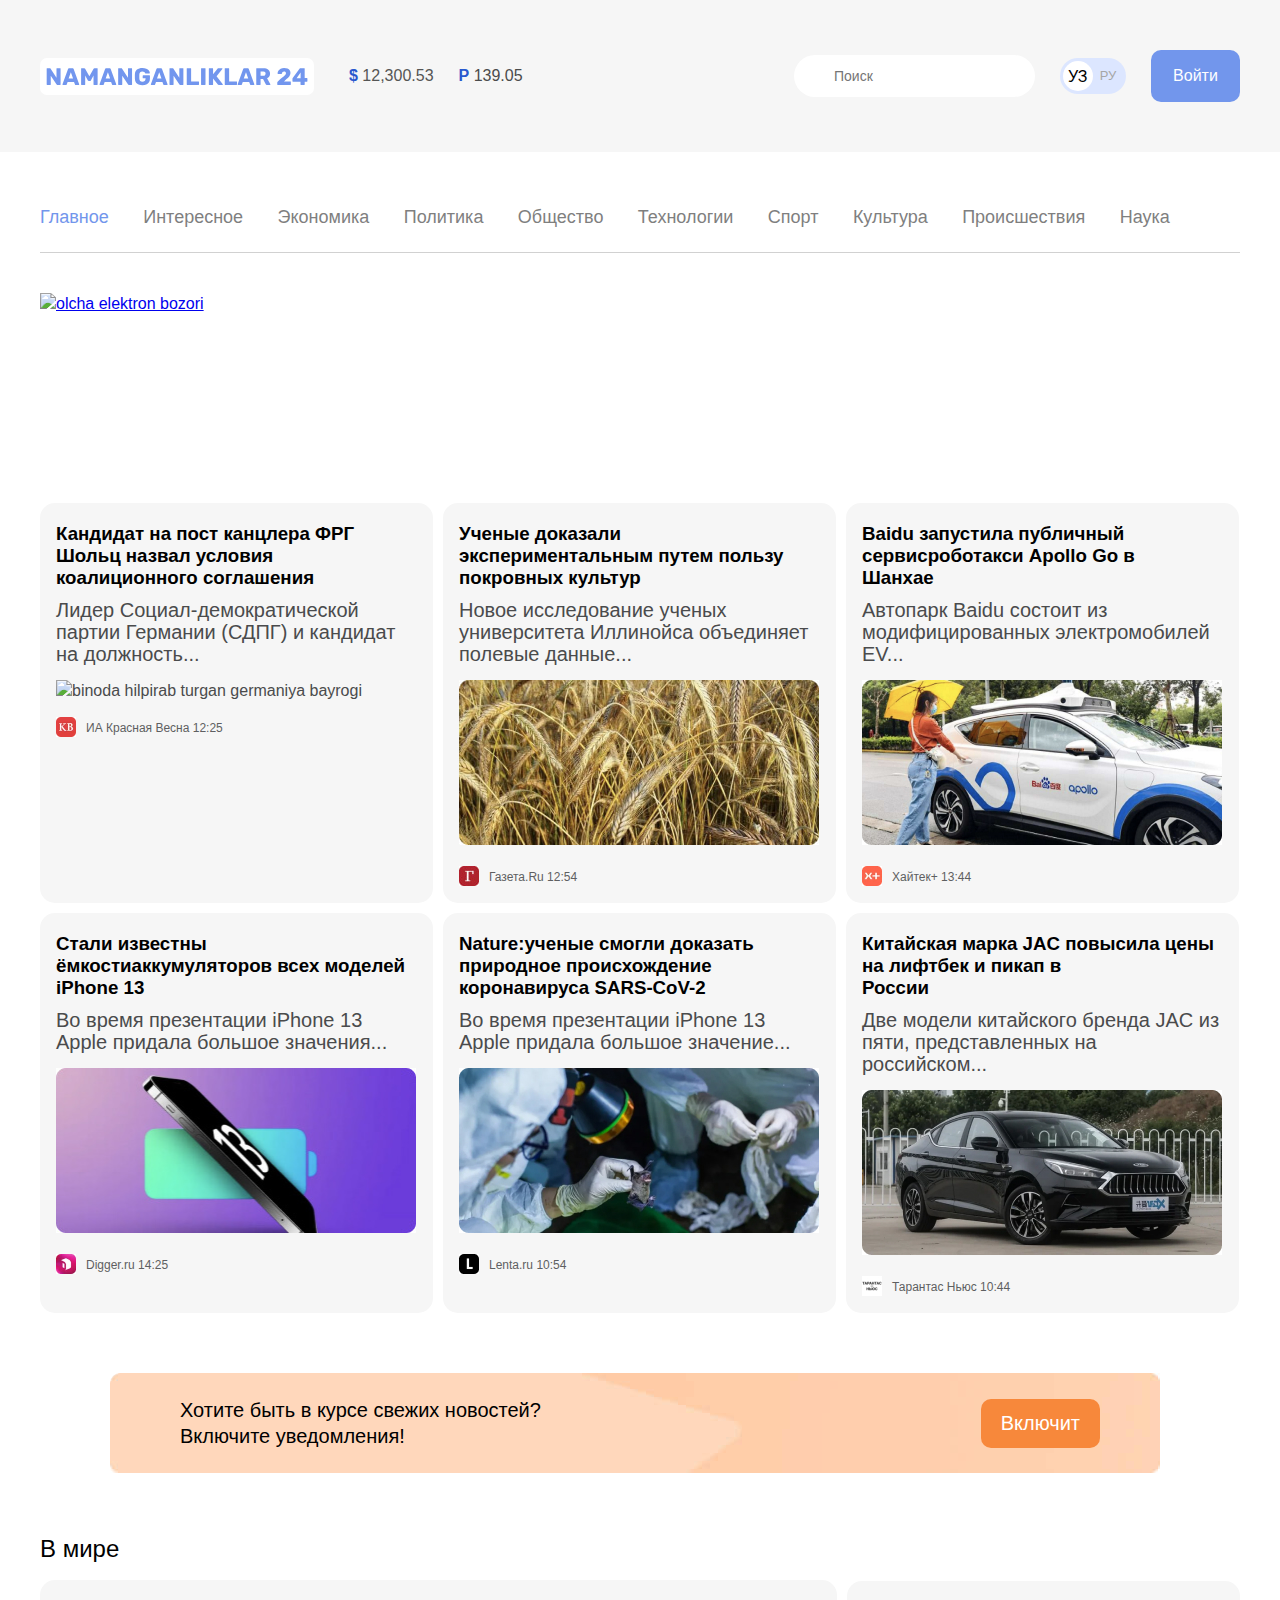
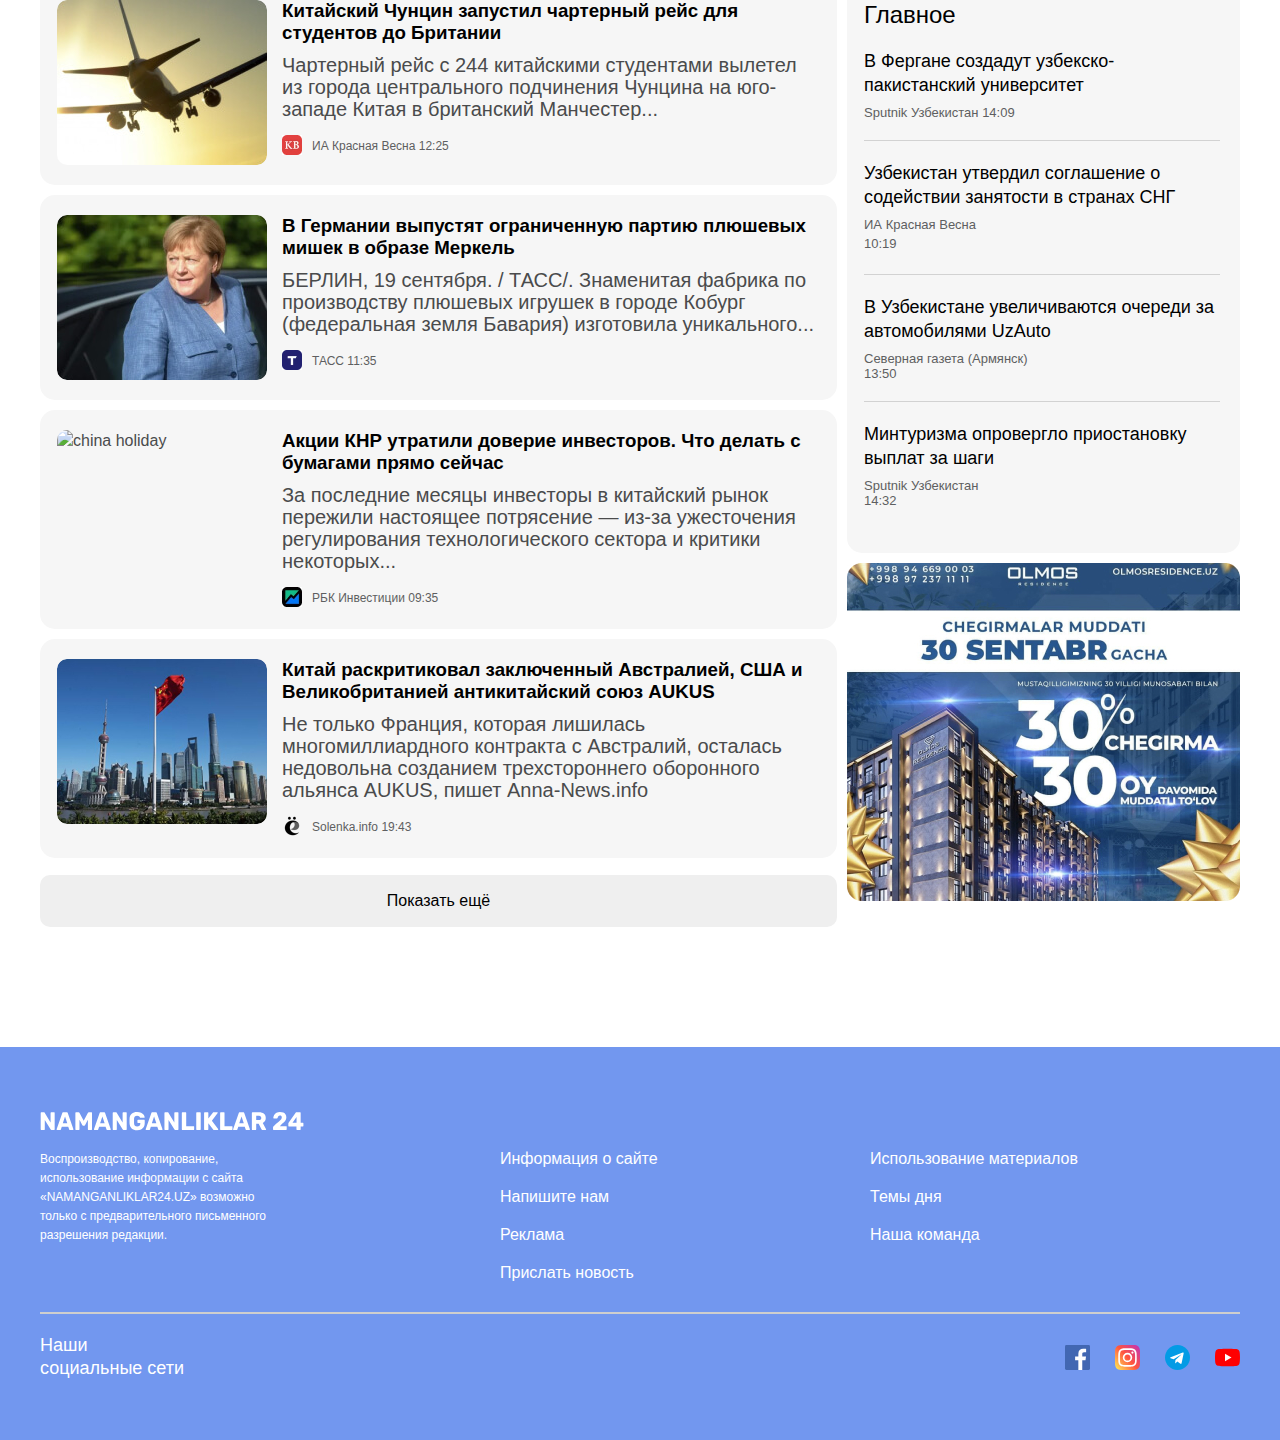
==== index.html @ 1a49d5d4 "Finikize html and css" ====
<!DOCTYPE html>
<html lang="en">
<head>
    <meta charset="UTF-8">
    <meta name="viewport" content="width=device-width, initial-scale=1.0">
    <link rel="stylesheet" href="css/normalize.css">
    <link rel="stylesheet" href="css/style.css">
    <title>Namanganliklar 24</title>
</head>
<body>
    <!-- header section -->
    <header class="header-section">
    <div class="header-section-top">
        <div class="header-section-top-container container">
        <a class="site-header-logo" href="index.html">
            <img class="site-header-logo-img" src="img/logo.svg" alt="Namanganliklar 24 logo">
        </a>

        <ul class="currency-rate">
            <li class="currency-rate-item">
                <b class="currency-unit">$</b>
                <span>12,300.53</span>
            </li>
            <li>
                <b class="currency-unit">P</b>
                <span>139.05</span>
            </li>
        </ul>

<!-- global search form -->
    <form class="global-search-form" action="https://echo.htmlacademy.ru/" method="get">
        <input class="global-search-form-input" type="search" name="Search" placeholder="Поиск" aria-label="Поиск" required>
    </form>

<!-- lang toggle -->
    <div class="lang-toggler">
        <a href="index.html" class="lang-toggler-link-active">УЗ</a>
        <a href="#ru" class="lang-toggler-link">РУ</a>
    </div>
    <!-- auth -->
<a class="button button-primar" href="#" type="button">Войти</a>
</div>
</div>

<div class="container">
    <nav class="sitenav">
        <ul class="sitenav-list">
                <li class="sitenav-item"><a class="sitenav-link active" href="index.html">Главное</a></li>
                <li class="sitenav-item"><a class="sitenav-link" href="interesting.html">Интересное</a></li>
                <li class="sitenav-item"><a class="sitenav-link" href="#">Экономика</a></li>
                <li class="sitenav-item"><a class="sitenav-link" href="#">Политика</a></li>
                <li class="sitenav-item"><a class="sitenav-link" href="#">Общество</a></li>
                <li class="sitenav-item"><a class="sitenav-link" href="#">Технологии</a></li>
                <li class="sitenav-item"><a class="sitenav-link" href="#">Спорт</a></li>
                <li class="sitenav-item"><a class="sitenav-link" href="#">Культура</a></li>
                <li class="sitenav-item"><a class="sitenav-link" href="#">Происшествия</a></li>
                <li class="sitenav-item"><a class="sitenav-link" href="#">Наука</a></li>
        </ul>
    </nav>

    <aside class="site-header-banner">
        <a class="site-header-banner-link" href="https://olcha.uz">
            <img src="img/site-header-banner.jpg" alt="olcha elektron bozori" width="1200" height="120" srcset="img/site-header-banner.jpg 1X, img/site-header-banner@2x.jpg">
        </a>
    </aside>

</div>

    </header>

    <!-- main section -->
    <main class="main-content">
    <!-- <h1>Namanganliklar 24 - Yangiliklar sayti</h1> -->
        <div class="container">
            <section class="top-news">
                <!-- <h2>Namanganliklar 24 - Yangiliklar sayti</h2> -->
                <!-- article card item -->
<div class="news-grid">
    <article class="news-grid-item article-card">
                        
                            <h3 class="article-card-title"><a class="news-grid-link" href="#">Кандидат на пост канцлера ФРГ Шольц назвал условия коалиционного соглашения</a></h3>
                            <p class="article-card-text">Лидер Социал-демократической партии Германии (СДПГ) и кандидат на должность...</p>
<img class="article-card-img" src="img/germanyflag.jpg" alt=" binoda hilpirab turgan germaniya bayrogi" width="359" height="165" srcset="img/germanyflag.jpg 1X, img/GERMANYFLAG@2x-1.jpg">
<footer class="article-card-footer">
<img class="article-source-icon" src="img/krasvesna.jpg" alt="karas logosi"  width="20" height="20" srcset="img/krasvesna.jpg 1X, img/KRASVESNA@2x.jpg">
                                            <div class="article-card-source-time">
                                                <span>ИА Красная Весна</span> 
                                <time datetime="2023-11T15:55">12:25</time>
                                            </div>
                                        </footer>
    </article>
    
    <article class="news-grid-item article-card">
<h3 class="article-card-title"><a class="news-grid-link" href="#">Ученые доказали экспериментальным путем пользу покровных культур</a></h3>
                                                <p class="article-card-text">Новое исследование ученых университета Иллинойса объединяет полевые данные... </p>
<img class="article-card-img" src="img/bugdoy.jpg" alt="" width="359" height="165" srcset="img/bugdoy.jpg 1x, img/BUGDOY@2x-1.jpg">
                                        <footer class="article-card-footer">
<img class="article-source-icon" src="img/gazeta.jpg" alt="bugdoy logosi"  width="20" height="20" srcset="img/gazeta.jpg 1x, img/GAZETA@2x-3.jpg">
                                            <div class="article-card-source-time">
                                                <span>Газета.Ru</span>
                                                <time datetime="2023-11T15:55">12:54</time>
                                            </div>
                                        </footer>
    </article>
    
<article class="news-grid-item article-card">
<h3 class="article-card-title"><a class="news-grid-link" href="#">Baidu запустила публичный сервисроботакси Apollo Go в<br> Шанхае</a></h3>
        <p class="article-card-text">Автопарк Baidu состоит из модифицированных электромобилей EV... </p>
<img class="article-card-img" src="img/zurtaxi.jpg" alt=" binoda hilpirab turgan germaniya bayrogi" width="359"      height="165" srcset="img/zurtaxi.jpg 1x, img/ZURTAXI@2x.jpg">
        <footer class="article-card-footer">
<img class="article-source-icon" src="img/xaytek.jpg" alt=""  width="20" height="20" srcset="img/xaytek.jpg 1x, img/XAYTEK@2x.jpg">
        <div class="article-card-source-time">
        <span>Хайтек+</span>
        <time datetime="2023-11T15:55">13:44</time>
        </div>
        </footer>
    </article>
    
<article class="news-grid-item article-card">
<h3 class="article-card-title"><a class="news-grid-link" href="#">Стали известны ёмкостиаккумуляторов всех моделей iPhone 13</a></h3>
            <p class="article-card-text">Во время презентации iPhone 13 Apple придала большое значения...</p>
<img class="article-card-img" src="img/iphone13.jpg" alt="iphone 13 rasmi
binoda hilpirab turgan germaniya bayrogi" width="359" height="165" srcset="img/iphone13.jpg 1x, img/IPHONE13@2x.jpg">
                        <footer class="article-card-footer">
<img class="article-source-icon" src="img/digger.jpg" alt=""  width="20" height="20" srcset="img/digger.jpg 1x, img/DIGGER@2x.jpg">
                            <div class="article-card-source-time">
                                <span>Digger.ru </span>
                                <time datetime="2023-11T15:55">14:25</time>
                            </div>
                        </footer>
    </article>
    
<article class="news-grid-item article-card">
<h3 class="article-card-title"><a class="news-grid-link" href="#">Nature:ученые смогли доказать природное происхождение коронавируса SARS-CoV-2</a></h3>
                                <p class="article-card-text">Во время презентации iPhone 13 Apple придала большое значение...</p>
<img class="article-card-img" src="img/virus19.jpg" alt="viruning sababi" width="359" height="165" srcset="img/virus19.jpg 1x, img/VIRUS19@2x.jpg">
                                            <footer class="article-card-footer">
<img class="article-source-icon" src="img/lenta.jpg" alt=""  width="20" height="20" srcset="img/lenta.jpg 1x, img/LENTA@2x.jpg">
<div class="article-card-source-time">
        <span>Lenta.ru</span>
            <time datetime="2023-11T15:55">10:54</time>
                                                </div>
                                            </footer>
    </article>
    
<article class="news-grid-item article-card">
<h3 class="article-card-title"><a class="news-grid-link" href="#">Китайская марка JAC повысила цены на лифтбек и пикап в<br> России</a></h3>
            <p class="article-card-text">Две модели китайского бренда JAC из пяти, представленных на российском...</p>
<img class="article-card-img" src="img/zurmoshina.jpg" alt="moshina rasmi" width="359" height="165" srcset="img/zurmoshina.jpg 1x, img/ZURMOSHINA@2x.jpg">
                        <footer class="article-card-footer">
<img class="article-source-icon" src="img/tarantas.jpg" alt=""  width="20" height="20" srcset="img/tarantas.jpg 1x, img/TARANTAS@2x.jpg ">
                            <div class="article-card-source-time">
                                <span>Тарантас Ньюс</span>
                                <time datetime="2023-11T15:55">10:44</time>
                            </div>
                        </footer>
    </article>
</div>

            </section>
            
            <section class="notifications-cta">
                <div class="notifications-cta-text">Хотите быть в курсе свежих новостей?<br>  Включите уведомления!
                </div>
                <button class="button button-orange">Включит</button>
            </section>
<!-- global news -->
<div class="layout-2-1">
    <section class="layout-2-1-main">
                <h2 class="global-news-heading">В мире</h2>
                <div class="global-news-list">
                    <div class="global-news-item article-card-horizontal">
<img src="img/airplane.jpg" alt="uchayotgan samalayot" class="article-card-horizontal-img" width="210" height="165" srcset="img/airplane.jpg 1x, img/AIRPLANE@2x-3.jpg">
<div class="article-card-horizontal-content">
<h3 class="article-card-title"><a class="news-grid-link" href="#">Китайский Чунцин запустил чартерный рейс для студентов до Британии</a></h3>
<p class="article-card-text">Чартерный рейс с 244 китайскими студентами вылетел из города центрального подчинения Чунцина на юго-западе Китая в британский Манчестер...</p>
<footer class="article-card-footer">
<img class="article-source-icon" src="img/krasvesna.jpg" alt="kraynaya vesna"  width="20" height="20" srcset="img/krasvesna.jpg 1x, img/KRASVESNA@2x.jpg">
<div class="article-card-source-time">
<span>ИА Красная Весна</span>
<time datetime="2023-11T15:55">12:25</time>
</div>
</footer>
</div>
</div>


<div class="global-news-item article-card-horizontal">
<img src="img/germany.jpg" alt="mashina oldida turgan nemis" class="article-card-horizontal-img" width="210" height="160" srcset="img/germany.jpg 1x, img/GERMANY@2x.jpg">
<div class="article-card-horizontal-content">
<h3 class="article-card-title"><a class="news-grid-link" href="#">В Германии выпустят ограниченную партию плюшевых мишек в образе Меркель</a></h3>
<p class="article-card-text">БЕРЛИН, 19 сентября. / ТАСС/. Знаменитая фабрика по производству плюшевых игрушек в городе Кобург (федеральная земля Бавария) изготовила уникального...</p>
<footer class="article-card-footer">
<img class="article-source-icon" src="img/tacc.jpg" alt=""  width="20" height="20" srcset="img/tacc.jpg 1X, img/TACC@2x-2.jpg">
<div class="article-card-source-time">
<span>ТАСС </span>
<time datetime="2023-11T15:55">11:35</time>
</div>
</footer>
</div>
            </div>

            <div class="global-news-item article-card-horizontal">
<img src="img/chinaHoliday.jpg" alt="china holiday" class="article-card-horizontal-img" width="210" height="160" srcset="img/chinaHoliday.jpg 1x, img/chinaholiday@2x-1.jpg">
<div class="article-card-horizontal-content">
<h3 class="article-card-title"><a class="news-grid-link" href="#">Акции КНР утратили доверие инвесторов. Что делать с бумагами прямо сейчас</a></h3>
<p class="article-card-text">За последние месяцы инвесторы в китайский рынок пережили настоящее потрясение — из-за ужесточения регулирования технологического сектора и критики некоторых...</p>
<footer class="article-card-footer">
<img class="article-source-icon" src="img/rbk.jpg" alt=""  width="20" height="20" srcset="img/rbk.jpg 1x, img/RBK@2x-1.jpg">
<div class="article-card-source-time">
<span>РБК Инвестиции</span>
<time datetime="2023-11T15:55">09:35</time>
</div>
</footer>
</div>
        </div>

        <div class="global-news-item article-card-horizontal">
            <img src="img/china.jpg" alt="bayroq" class="article-card-horizontal-img" width="210" height="165" srcset="img/china.jpg 1x, img/china@2x.jpg">
<div class="article-card-horizontal-content">
<h3 class="article-card-title"><a class="news-grid-link" href="#">Китай раскритиковал заключенный Австралией, США и Великобританией антикитайский союз AUKUS</a></h3>
<p class="article-card-text">Не только Франция, которая лишилась многомиллиардного контракта с Австралий, осталась недовольна созданием трехстороннего оборонного альянса AUKUS, пишет Anna-News.info</p>
<footer class="article-card-footer">
<img class="article-source-icon" src="img/solenka.png" alt=""  width="20" height="20" srcset="img/solenka.png 1x, img/SOLENKA@2x.PNG">
<div class="article-card-source-time">
<span>Solenka.info</span>
<time datetime="2023-11T15:55">19:43</time>
</div>
</footer>
</div>
</div>
</div>

<button class="button button-gray">Показать ещё </button>

            </section>

            <!-- sidebar section -->
            <div class="sidebar">
                <section class="layout-2-1-sidebar sidebar-news-card">
                    <h2 class="sidebar-news-card-heading">Главное</h2>
                    <ul class="sidebar-news-card-list">
                        <li class="sidebar-news-card-item">
                            <h3 class="sidebar-news-card-title"><a class="sidebar-news-card-link" href="#">В Фергане создадут узбекско-пакистанский университет</a></h3>
                            <div class="sidebar-news-card-source-time">
                                <span class="sidebar-news-card-source">Sputnik Узбекистан </span>
                                <time class="sidebar-news-card-time">14:09</time>
                            </div>
                        </li>
    
                        <li class="sidebar-news-card-item">
                            <h3 class="sidebar-news-card-title"><a class="sidebar-news-card-link" href="#">Узбекистан утвердил соглашение о содействии занятости в странах СНГ</a></h3>
                            <span 
                            class="sidebar-news-card-source-time">
                                <div class="sidebar-news-card-source">ИА Красная Весна </div>
                                <time class="sidebar-news-card-time">10:19</time>
                            </span>
                        </li>
    
                        <li class="sidebar-news-card-item">
                            <h3 class="sidebar-news-card-title"><a class="sidebar-news-card-link" href="#">В Узбекистане увеличиваются очереди за автомобилями UzAuto</a></h3>
                            <div class="sidebar-news-card-source-time">
                                <div class="sidebar-news-card-source">Северная газета (Армянск) </div>
                                <time class="sidebar-news-card-time">13:50</time>
                            </div>
                        </li>
    
                        <li class="sidebar-news-card-item">
                            <h3 class="sidebar-news-card-title"><a class="sidebar-news-card-link" href="#">Минтуризма опровергло приостановку выплат за шаги</a></h3>
                            <div class="sidebar-news-card-source-time">
                                <div class="sidebar-news-card-source">Sputnik Узбекистан </div>
                                <time class="sidebar-news-card-time">14:32</time>
                            </div>
                        </li>
                    </ul>
                </section>

<aside class="sidebar-ad">
<a class="sidebar-ad-img sidebar-ad-img-big" href="https://www.instagram.com/olmosresidence/" target="_blank">
<img src="img/olmos.jpg" alt="olmos uylari" width="393" height="" srcset="img/olmos.jpg 1x, img/OLMOS@2x-1.jpg">
</a>
</aside>

            </div>
            </div>
        </div>
    </main>

    <footer class="site-footer">
        <div class="container">
            <div class="site-footer-logo-wrapper">
                <a class="site-footer-logo" href="#">
                    <img class="site-footer-logo-img" src="img/logowhite.svg" alt="n24 logo" width="265" height="28">
                </a>
            </div>

            <div class="site-footer-about-links-wrapper">
                <p class="site-footer-about">Воспроизводство, копирование, использование информации с сайта «NAMANGANLIKLAR24.UZ» возможно только с предварительного письменного разрешения редакции.
                </p>

            <div class="site-footer-links-wrapper">
                <ul class="site-footer-links-list">
                    <li class="site-footer-item"><a class="site-footer-link" href="#">Информация о сайте</a></li>
<li class="site-footer-item"><a class="site-footer-link" href="contact.html">Напишите нам</a></li>
                    <li class="site-footer-item"><a class="site-footer-link" href="#">Реклама</a></li>
                    <li class="site-footer-item"><a class="site-footer-link" href="#">Прислать новость</a></li>
                </ul>
                <ul class="site-footer-links-list">
                    <li class="site-footer-item"><a class="site-footer-link" href="#">Использование материалов</a></li>
                    <li class="site-footer-item"><a class="site-footer-link" href="#">Темы дня</a></li>
                    <li class="site-footer-item"><a class="site-footer-link" href="#">Наша команда</a></li>
                </ul>
            </div>
            </div>

            <hr class="site-footer-devider">

            <div class="site-footer-socials">
                <h3 class="site-footer-socials-heading">Наши <br>социальные сети</h3>

<ul class="site-footer-socials-list">
    <li class="site-footer-socials-item">
        <a class="site-footer-socials-link" href="https://facebook.com" class="site-footer-socials-link">
            <img class="site-footer-socials-img" src="img/facebook.svg" alt="facebook logo"></a>
        </li>

    <li class="site-footer-socials-item">
        <a class="site-footer-socials-link" href="https://instagram.com" class="site-footer-socials-link">
            <img class="site-footer-socials-img" src="img/instagram.svg" alt="instagram logo"></a>
        </li>

    <li class="site-footer-socials-item">
        <a class="site-footer-socials-link" href="https://telegram.com">
            <img class="site-footer-socials-img" src="img/telegram.svg" alt="telegram logo" ></a>
        </li>

    <li class="site-footer-socials-item">
        <a class="site-footer-socials-link" href="https://www.youtube.com/">
            <img  class="site-footer-socials-img" src="img/youtube.svg" alt="youtube logo"></a>
        </li>

</ul>
            </div>
        </div>
    </footer>
</body>
</html>
---- css/style.css ----
*{
    box-sizing: border-box;
}

*:focus{
    outline:2px dotted #2959CE;
    outline-offset: 3px;
}

html{
    height: 100%;
    scroll-behavior: smooth;
}

body{
    display: flex;
    background-color: #fff;
    flex-direction: column;
    height: 100%;
    margin: 0;
    padding: 0;
    color:#4a4b4c;
    font-family: "Rubik", 'Arial', sans-serif;
    font-size: 16px;
    font-weight: 400;
    line-height: 22px;
}

.container{
    width: 100%;
    max-width: 1240px;
    padding: 20px;
    padding-right: 20px;
    margin-right: auto;
    margin-left: auto;
}

.header-section-top {
    background-color: #f6f6f6;
    padding-top: 30px;
    padding-bottom: 30px;
    margin-bottom: 10px;
}

.header-section-top-container {
    display: flex;
    align-items: center;
}

.site-header-logo {
    display: flex;
    padding: 9px 6px;
    background-color: #fff;
    border-radius: 7px;
    margin-right: 35px;
}

.site-header-logo:hover{
    opacity: 0.8;
}

.site-header-logo:active{
    opacity: 0.6;
}

.currency-rate {
    display: flex;
    margin: 0;
    padding: 0;
    list-style: none;
    margin-right: auto;
}

.currency-rate-item {
    color: #555;
}

.currency-rate-item:not(:last-child){
    margin-right: 25px;
}

.currency-unit{
    color: #2959CE;
    font-weight: 700;
}

/* global search form */
.global-search-form{
    margin-right: 25px;
}

.global-search-form-input{
    border: 0;
    padding-top: 13px;
    padding-bottom: 13px;
    padding-left: 40px;
    padding-right: 20px;
    border-radius: 60px;
    color: #8d8d8d;
    font-size: 14px;
}

/* languagetoggler */


.lang-toggler {
    list-style: none;
    padding: 3px;
    display: flex;
    margin-right: 25px;
    border-radius: 39px;
    background-color: #DCE6FF;
}

.lang-toggler-link {
    text-decoration: none;
    text-align: center;
    width: 30px;
    height: 30px;
    color: #a6a6a6;
    font-size: 13px;
    border-radius: 50%;
    line-height: 30px;
}

.lang-toggler-link-active {
    padding: 5px;
    width: 30px;
    height: 30px;
    text-decoration: none;
    border-radius: 50%;
    background-color: #fff;
    color: #000;
}

.button{
    text-decoration: none;
    color: #fff;
    font-size: 16px;
    font-weight: 500;
    line-height: normal;
    border-radius: 10px;
    border: 0;
    text-align: center;
    cursor: pointer;
    padding: 13px, 20px;
}

.button-gray{
    width: 100%;
    color: #000;
    font-size: 16px;
    font-weight: 500;
    padding: 17px;
} 

.button-primary{
    border-radius: 10px;
    background-color: #7296EC;
    color: #fff;
    display: flex;
    width: 145px;
    padding: 17px 30px;
    justify-content: center;
    align-items: center;
    gap: 10px;
}

.button-primar{
    border-radius: 10px;
    background-color: #7296EC;
    color: #fff;
    display: flex;
    width: 89px;
    padding: 17px 30px;
    justify-content: center;
    align-items: center;
    gap: 10px;
}

.button:hover{
    opacity: 0.8;
}

.button:active{
    opacity: 0.6;
}

.button-orange{
    padding: 13px 20px;
    background-color: #f7883b;
    font-size: 20px;
    font-weight: 500;
}

/* sitenav */
.sitenav:not(:last-child) {
    margin-bottom: 40px;
}

.sitenav-list {
    display: flex;
    align-items: center;
    list-style: none;
    padding: 0;
    margin: 0;
    padding-top: 20px;
    padding-bottom: 20px;
    border-bottom: 1px solid #d1d1d1;
    flex-wrap: wrap;
}

.sitenav-link {
    text-decoration: none;
    color: #7f7f7f;
}

.sitenav-link:hover{
    color: #7296EC;
    opacity: 0.8;
}

.sitenav-link:active{
    opacity: 0.6;
}

.sitenav-link.active{
    color: #7296ec;
}

.sitenav-item {
    font-size: 18px;
    font-weight: 500;
    margin-top: 4px;
    margin-bottom: 4px;
}

.sitenav-item:not(:last-child){
    margin-right: 34.44px;
}

.site-header-banner {
    width: 1200px;
    height: 120px;
    display: flex;
    border-radius: 8px;
}

/* main content */
.main-content{
    flex-grow: 1;
    padding-top: 50px;
}

/* top-news */
.top-news{
    display: flex;
}

.news-grid{
    display: flex;
    flex-wrap: wrap;
    margin-right: -10px;
    margin-bottom: -10px;
}

.news-grid-item{
    width: 393px;
    margin-right: 10px;
    margin-bottom: 10px;
}

.article-card{
    border-radius: 15px;
    background-color: #F6F6F6;
    padding: 20px 16px 15px;
}

.news-grid-link{
    color: #000;
    text-decoration: none;
}

.article-card-title{
    margin: 0;
    padding: 0;
    margin-bottom: 10px;
}

.article-card-text{
    margin: 0;
    padding: 0;
    margin-bottom: 15px;
    color: #4a4b4c;
    font-size: 20px;
    font-weight: 500;
}

.article-card-img{
    width: 360px;
    height: 165px;
    margin-bottom: 15px;
}

.article-card-footer{
    display: flex;
}

.article-source-icon{
    width: 20px;
    height: 20px;
    margin-right: 10px;
}

.article-card-source-time{
    color: #5E5F61;
    font-size: 12px;
}

.notifications-cta {
    display: flex;
    justify-content: space-between;
    align-items: center;
    padding: 24px 70px 29px; 
    margin: 60px 70px;
    border-radius: 10px;
    background-image: url(../img/cta-bg.jpg);
    background-repeat: no-repeat;
}

.notifications-cta-text {
    color: #000;
    font-size: 20px;
    font-weight: 500;
    line-height: 26px;
}

.global-news-heading {
    color: #000;
    font-size: 24px;
    font-weight: 500;
    margin: 0;
    margin-bottom: 20px;
}

.global-news-list {
    margin-bottom: 17px;
}

.global-news-item {
    display: flex;
    justify-content: flex-start;
    margin-bottom: 10px;
}

.article-card-horizontal {
    border-radius: 15px;
    background-color: #f6f6f6;
    padding: 20px 20px 20px 17px;
}

.article-card-horizontal-img{
    margin-right: 15px;
    width: 210px;
    height: 165px;
    border-radius: 10px;
}

.sidebar{
    margin-top: 43px;
    margin-left: 10px;
}

.layout-2-1{
    display: flex;
    justify-content: flex-start;
    align-items: start;
    padding-bottom: 100px;
}

.layout-2-1-main {
    width: 797px;
}

.layout-2-1-sidebar{
    width: 393px;
    margin-bottom: 10px;
}

.sidebar-news-card {
    background-color: #F6F6F6;
    border-radius: 15px;
    padding: 20px 20px 25px 17px ;
}

.sidebar-news-card-heading {
    color: #000;
    font-size: 24px;
    font-weight: 500;
    line-height: normal;
    margin: 0;
}

.sidebar-news-card-list {
    padding: 0;
    margin: 0;
    list-style: none;
}

.sidebar-news-card-item {
    padding-top: 20px;
    padding-bottom: 20px;
}

.sidebar-news-card-item:not(:last-child){
    border-bottom: 1px solid #d2d2d2;
}

.sidebar-news-card-item :first-child{
    padding-top: 0;
}

.sidebar-news-card-title{
    font-size: 18px;
    font-weight: 500;
    line-height: 24px;
    margin: 0;
    margin-bottom: 8px;
}

.sidebar-news-card-link{
    text-decoration: none;
    color: #000;
}

.sidebar-news-card-source-time{
    color: #5E5F61;
    font-size: 13px;
    font-style: normal;
    font-weight: 400;
    line-height: normal;
}

.sidebar-ad-img{
    width: 393px;
    height: 284px;
}

.sidebar-ad-img-big{
    width: 393px;
    height: 553px;
}

.site-footer {
background-color: #7297EF;
color: #fff;
padding: 40px 0;
}

.site-footer *:focus{
    outline:2px dotted #fff;
    outline-offset: 3px;
}

.site-footer-logo-wrapper {
    display: flex;
    margin-bottom: 15px;
}

.site-footer-logo {
    display: flex;
}

.site-footer-logo-img {
    width: 264px;
    height: 28px;
    object-fit: contain;
}

.site-footer-about-links-wrapper {
    display: flex;
}

.site-footer-about {
    width: 230px;
    font-size: 12px;
    margin: 0;
    margin-right: 230px;
    font-style: normal;
    font-weight: 400;
    line-height: 19px;
}

.site-footer-links-wrapper{
    display: flex;
    flex-grow: 1;
}

.site-footer-links-list {
    margin: 0;
    padding: 0;
    width: 50%;
    list-style: none;
}

.site-footer-item {
    font-size: 16px;
    font-style: normal;
    font-weight: 500;
    line-height: normal;
}

.site-footer-item:hover{
    opacity: 0.8;
}

.site-footer-item:active{
    opacity: 0.6;
}

.site-footer-item:not(:last-child) {
    margin-bottom: 20px;
}

.site-footer-link {
    color: #fff;
    text-decoration: none;
}

.site-footer-devider {
    margin-top: 30px;
    margin-bottom: 20px;
    border: 1px solid #cecece;
}

.site-footer-socials {
    display: flex;
    justify-content: space-between;
}

.site-footer-socials-heading {
    margin: 0;
    font-size: 18px;
    font-style: normal;
    font-weight: 500;
    line-height: 23px;
}

.site-footer-socials-list {
    display: flex;
    padding: 0;
    margin: 0;
    align-items: center;
    justify-content: center;
    list-style: none;
}

.site-footer-socials-item:not(:last-child) {
    margin-right: 25px;
}

.site-footer-socials-link {
    display: flex;
}

.site-footer-socials-img {
    display: block;
}

.contact-page {
    margin-bottom: 100px;
}

.contact-page-heading {
    color: #000;
    font-size: 24px;
    font-style: normal;
    font-weight: 500;
    line-height: normal;
}

.form-fieldset-wrapper{
    display: flex;
    justify-content: space-between;
}

.form-fieldset-wrapper:not(:last-child) {
    margin-bottom: 10px;
}

.contact-page-wrapper {
    display: flex;
    align-items: flex-start;
}

.contact-page-form {
    display: flex;
    flex-direction: column;
    width: 696px;
    margin-right: 10px;
}

.form-input-wrapper {
    margin-bottom: 10px;
    width: 100%;
}

.form-input-wrappe:not(:last-child){
    margin-bottom: 10px;
}

.form-fieldset-wrapper .form-input-wrapper{
    width: calc(50%  - 5px);
    margin: 0;
}

.input-form {
    padding: 18px 20px;
    width: 100%;
    border-radius: 10px;
    border: 1px solid rgba(0, 0, 0, 0.20);
}

.text-area {
    min-height: 180px;
    resize: vertical;
    margin-bottom: 20px;
    border-radius: 10px;
    border: 1px solid rgba(0, 0, 0, 0.20);
    padding: 18px 20px;
}

.contact-form-page-submit{
    align-self: end;
}

.contact-page-info {
    padding: 40px 25px;
    width: 494px;
    border-radius: 10px;
    background-color: #F6F6F6;
}

.contact-page-list {
    padding: 0;
    margin: 0;
    list-style: none;
}

.contact-page-item {

}

.contact-page-item:not(:last-child) {
    border-bottom: 1px solid #d2d2d2;
    margin-bottom: 20px;
}

.contact-page-title {
    margin: 0;
    color: #000;
    font-size: 20px;
    font-style: normal;
    font-weight: 500;
    line-height: normal;
    margin-bottom: 7px;
}

.contact-page-text {
    margin: 0;
    font-size: 16px;
    font-style: normal;
    font-weight: 400;
    line-height: normal;
    margin-bottom: 20px;
}

.contact-page-item:last-child .contact-page-text {
    margin-bottom: 0;
}

@media
only screen and (-webkit-min-device-pixel-ratio: 2),
only screen and (   min--moz-device-pixel-ratio: 2),
only screen and (     -o-min-device-pixel-ratio: 2/1),
only screen and (        min-device-pixel-ratio: 2),
only screen and (                min-resolution: 192dpi),
only screen and (                min-resolution: 2dppx) { 
    
}
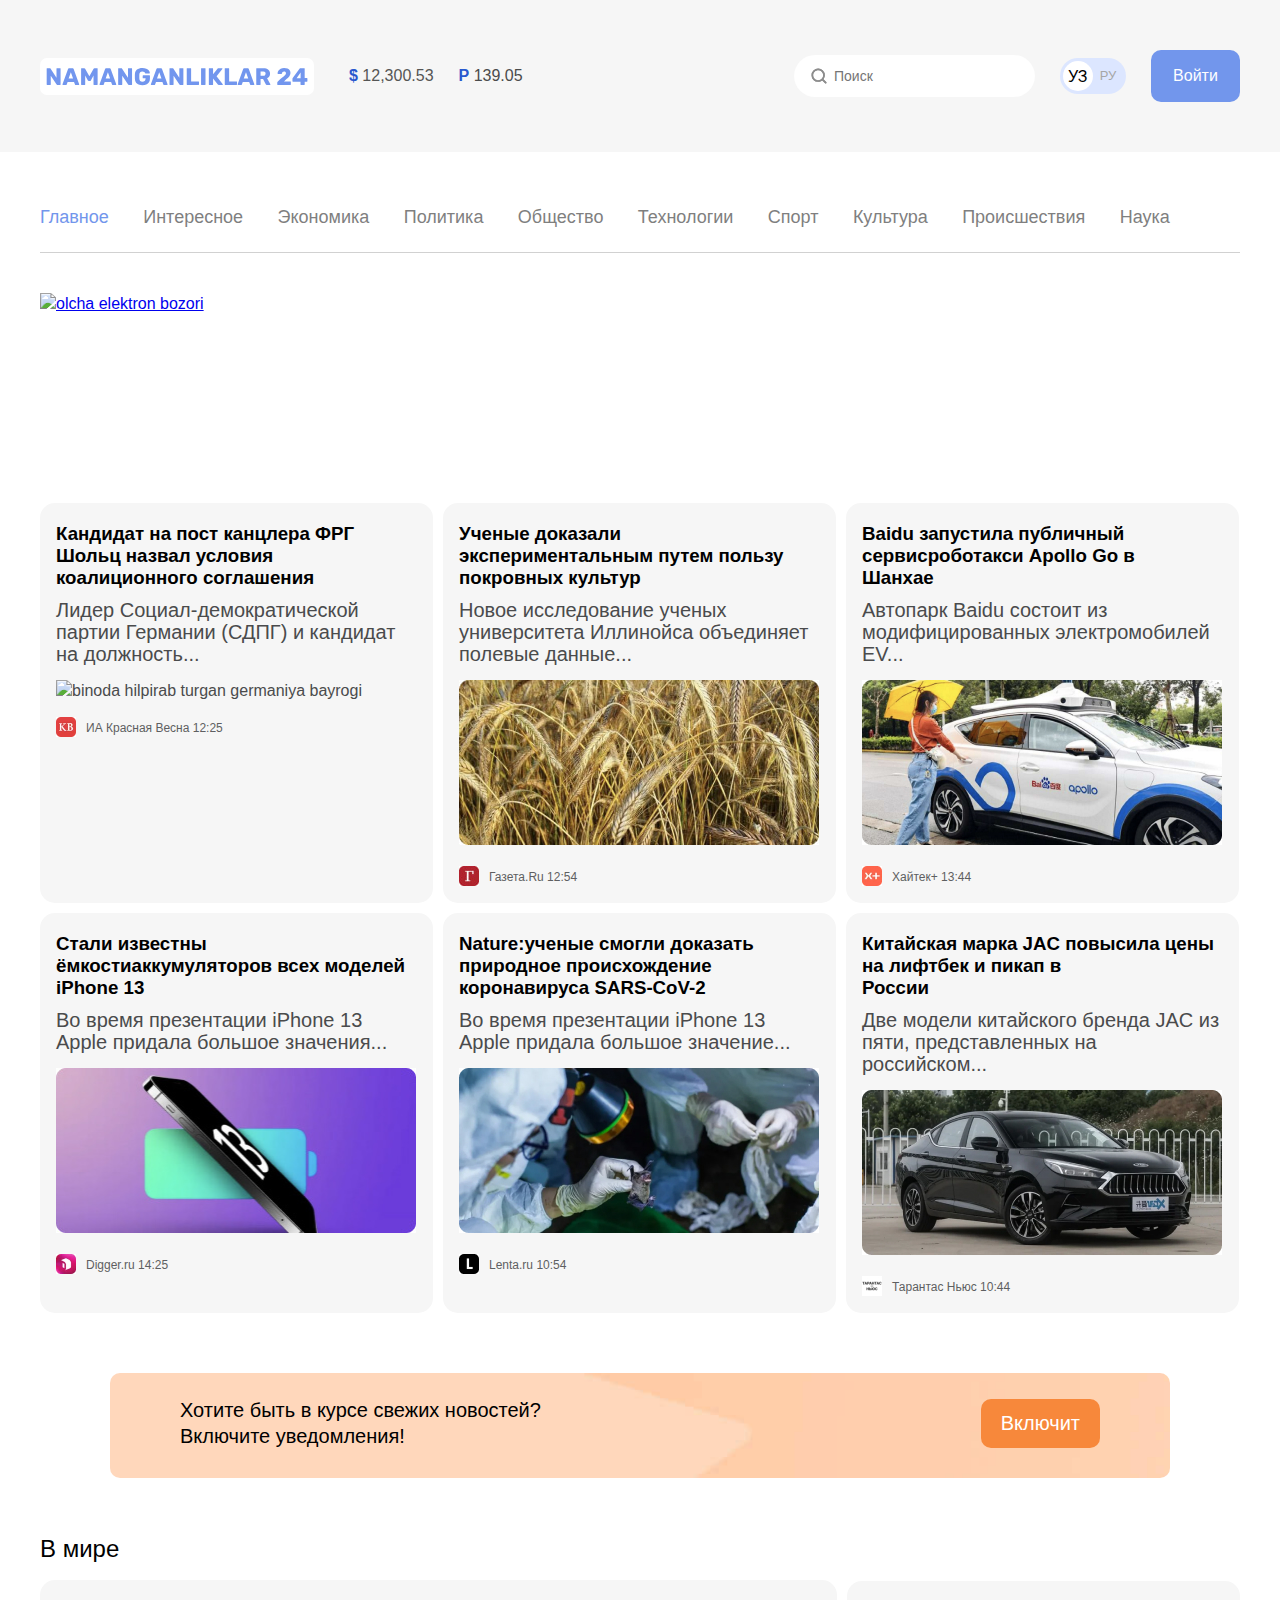
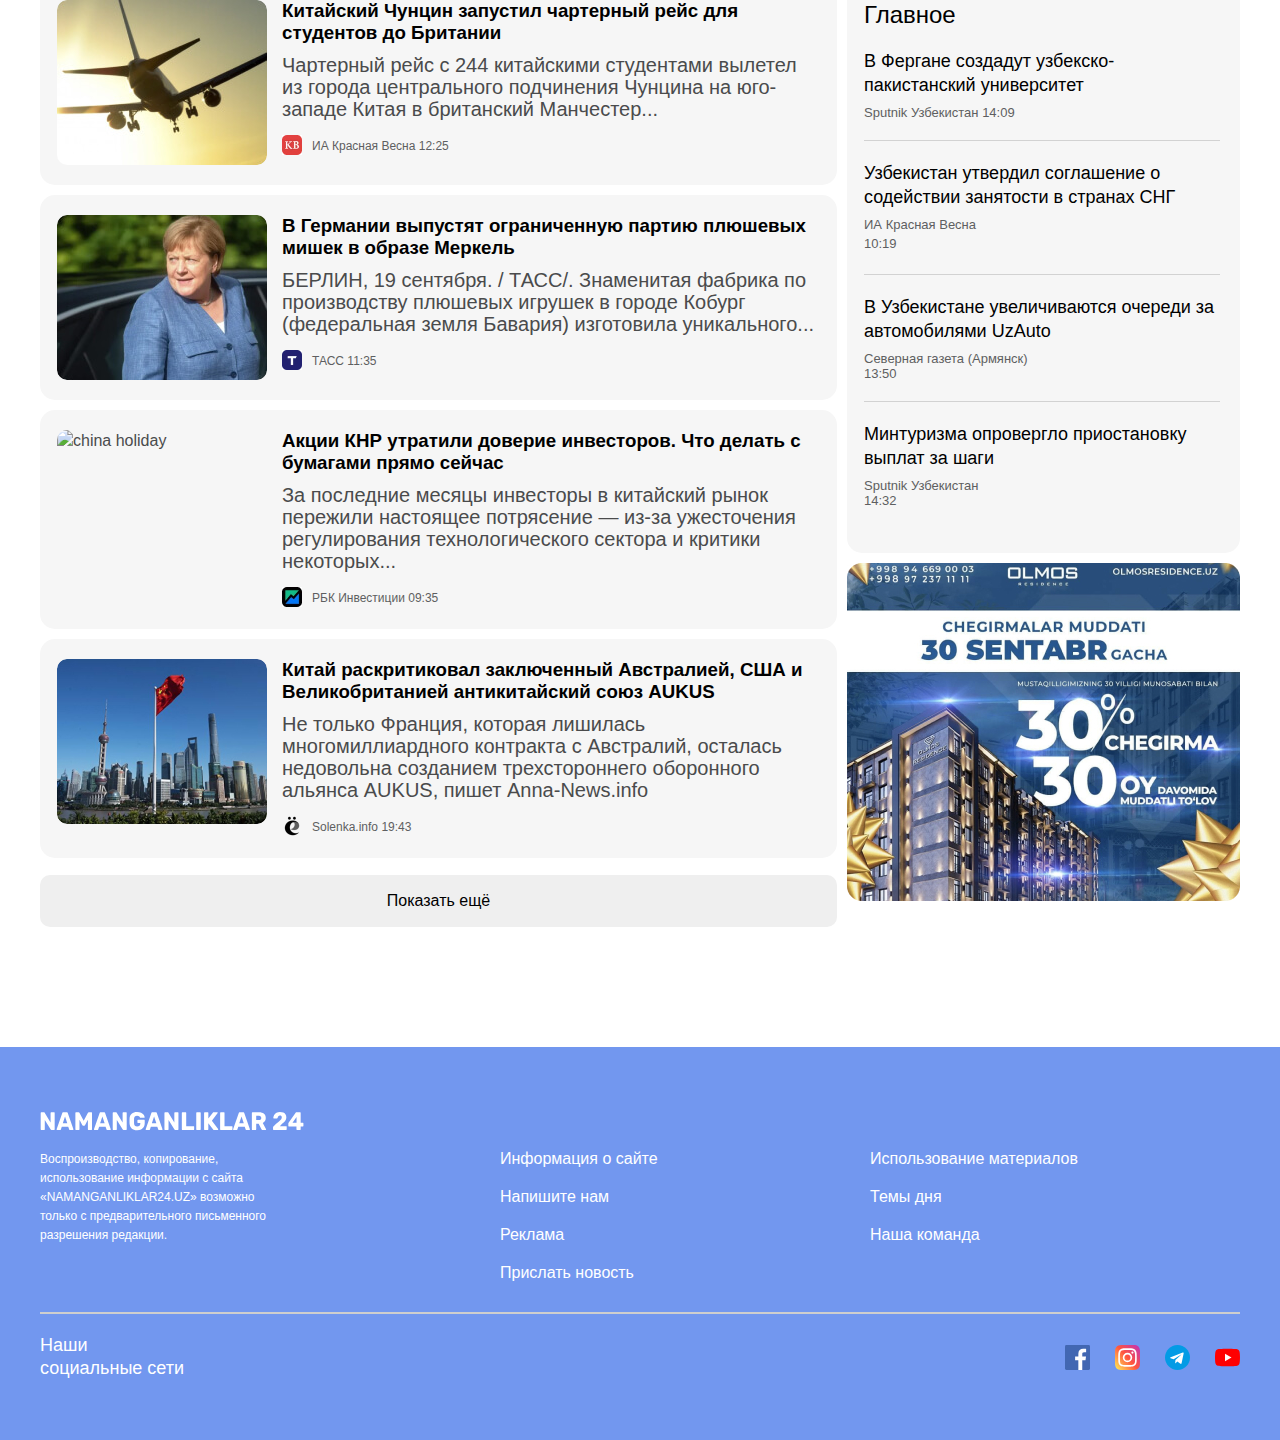
==== commit d314f144: "Finished" ====
--- a/index.html
+++ b/index.html
@@ -201,7 +201,7 @@
             </div>
 
             <div class="global-news-item article-card-horizontal">
-<img src="img/chinaHoliday.jpg" alt="china holiday" class="article-card-horizontal-img" width="210" height="160" srcset="img/chinaHoliday.jpg 1x, img/chinaholiday@2x-1.jpg">
+<img src="img/chinaHoliday.jpg" alt="china holiday" class="article-card-horizontal-img" width="210" height="160" srcset="img/chinaHoliday.jpg 1x, img/chinaHoliday@2x-1.jpg">
 <div class="article-card-horizontal-content">
 <h3 class="article-card-title"><a class="news-grid-link" href="#">Акции КНР утратили доверие инвесторов. Что делать с бумагами прямо сейчас</a></h3>
 <p class="article-card-text">За последние месяцы инвесторы в китайский рынок пережили настоящее потрясение — из-за ужесточения регулирования технологического сектора и критики некоторых...</p>
--- a/css/style.css
+++ b/css/style.css
@@ -98,6 +98,10 @@
     border-radius: 60px;
     color: #8d8d8d;
     font-size: 14px;
+    background-image:url(../img/search.svg);
+    background-repeat: no-repeat;
+    background-size: 20px;
+    background-position: 15px center;
 }
 
 /* languagetoggler */
@@ -246,6 +250,12 @@
     border-radius: 8px;
 }
 
+.site-header-banner-img{
+    width: 1200px;
+    height: 128px;
+    display: block;
+}
+
 /* main content */
 .main-content{
     flex-grow: 1;
@@ -326,6 +336,8 @@
     border-radius: 10px;
     background-image: url(../img/cta-bg.jpg);
     background-repeat: no-repeat;
+    background-size: cover;
+    background-position: center center;
 }
 
 .notifications-cta-text {
@@ -647,10 +659,6 @@
     list-style: none;
 }
 
-.contact-page-item {
-
-}
-
 .contact-page-item:not(:last-child) {
     border-bottom: 1px solid #d2d2d2;
     margin-bottom: 20px;
@@ -686,5 +694,10 @@
 only screen and (        min-device-pixel-ratio: 2),
 only screen and (                min-resolution: 192dpi),
 only screen and (                min-resolution: 2dppx) { 
-    
+    .notifications-cta{
+        background-image: url("../img/cta-bg@2x.jpg");
+        background-repeat: no-repeat;
+        background-size: cover;
+        background-position: center center;
+    }
 }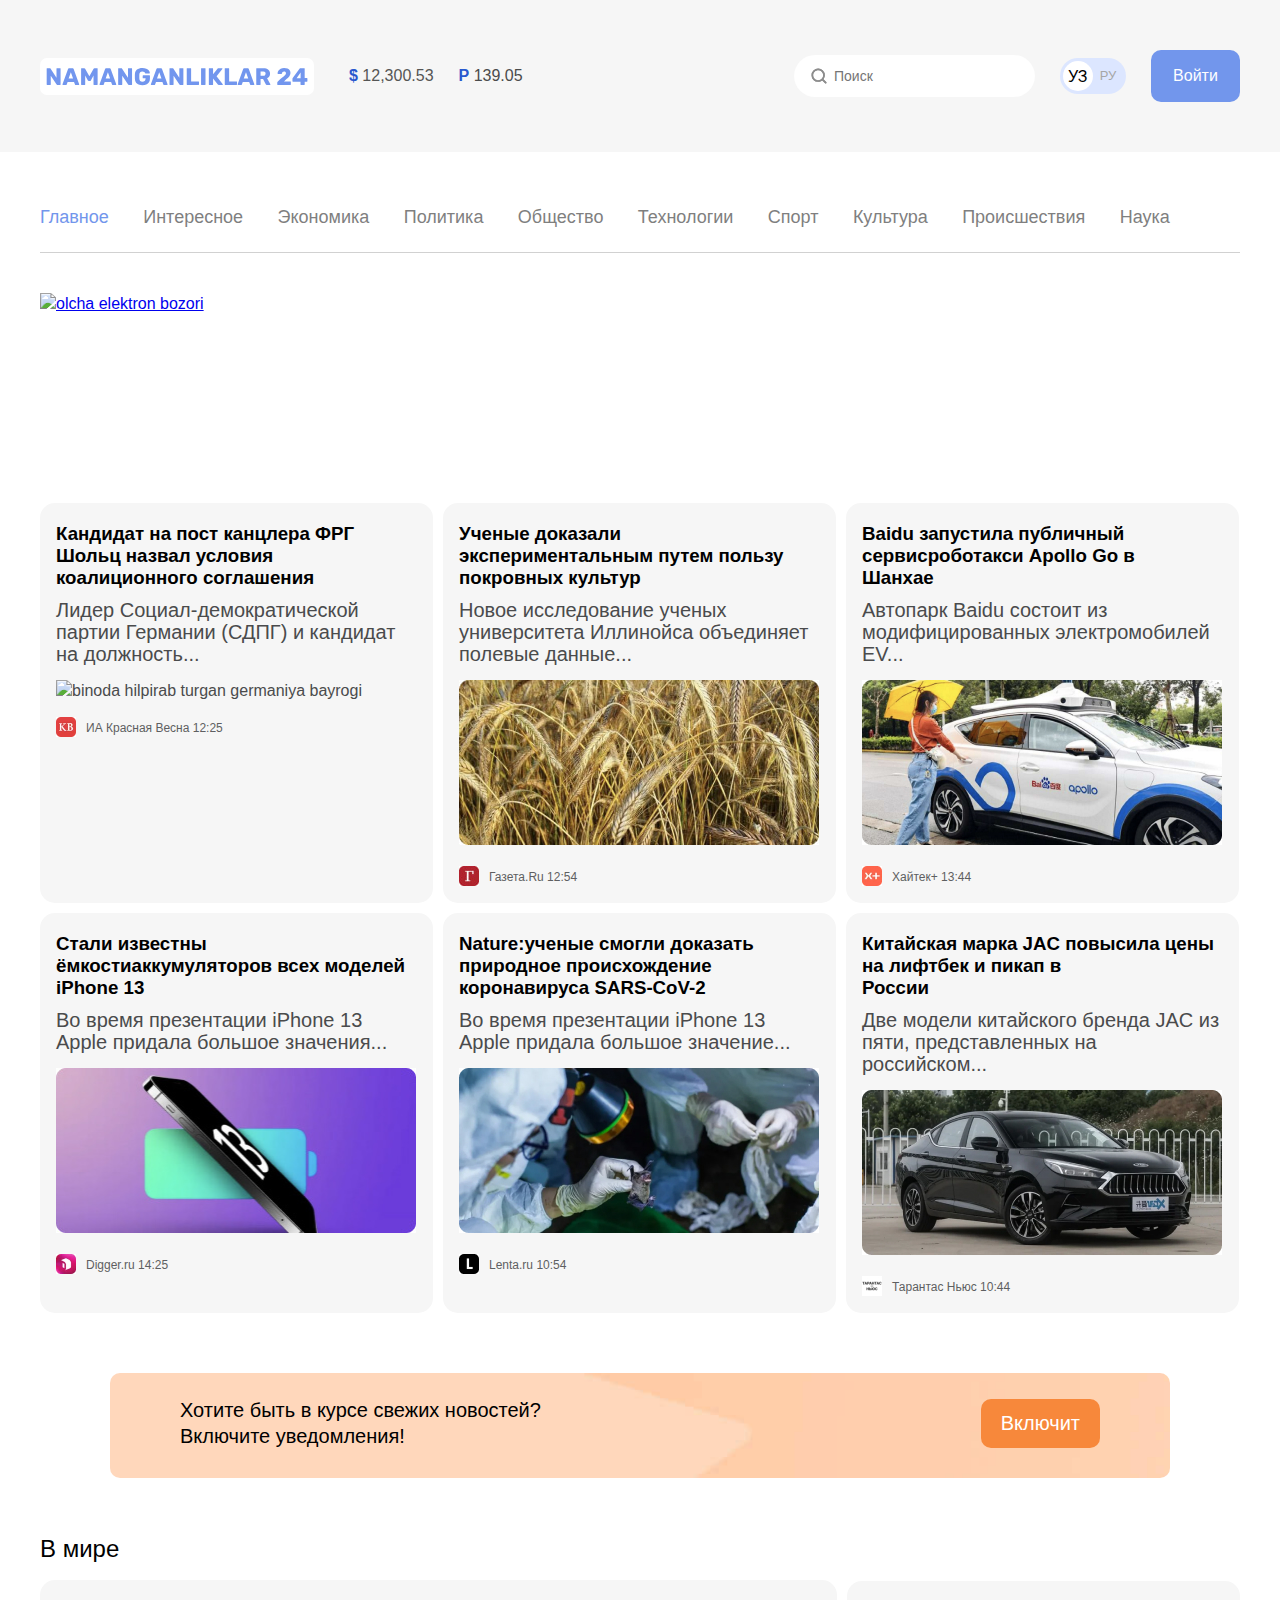
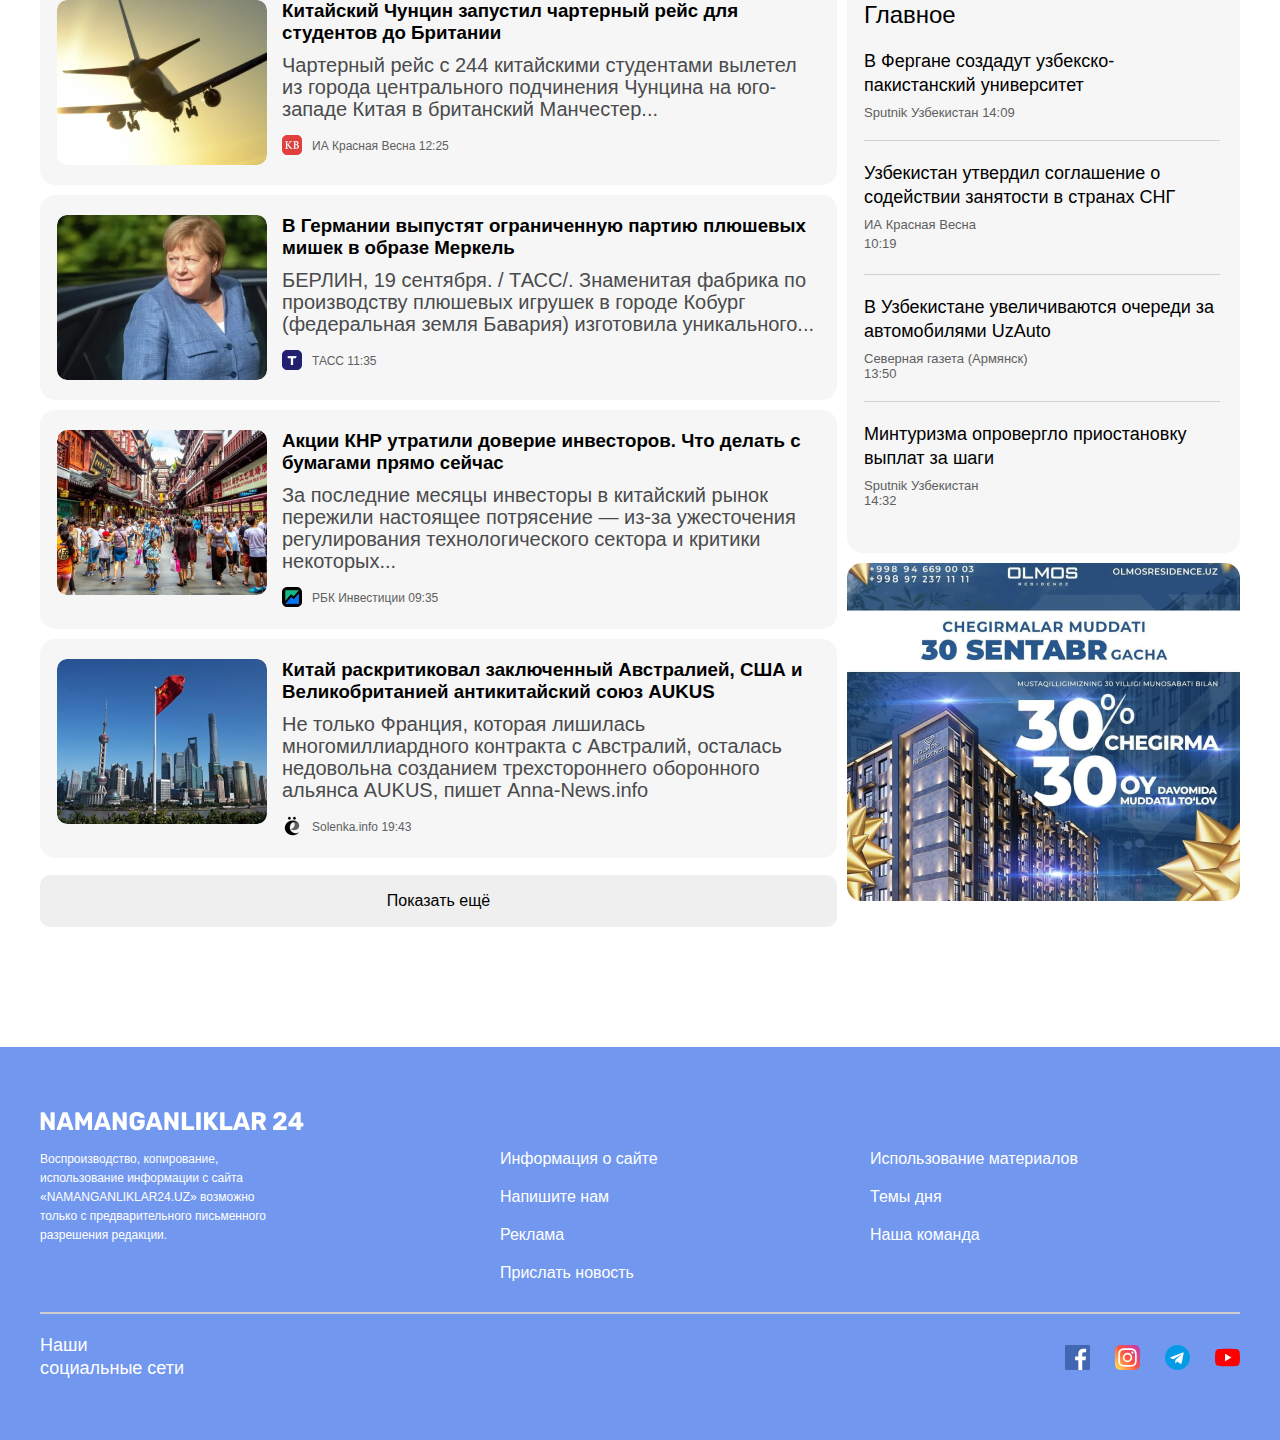
==== commit a10e388d: "Finished" ====
--- a/index.html
+++ b/index.html
@@ -201,7 +201,7 @@
             </div>
 
             <div class="global-news-item article-card-horizontal">
-<img src="img/chinaHoliday.jpg" alt="china holiday" class="article-card-horizontal-img" width="210" height="160" srcset="img/chinaHoliday.jpg 1x, img/chinaHoliday@2x-1.jpg">
+<img src="img/chinaholiday.jpg" alt="china holiday" class="article-card-horizontal-img" width="210" height="160" srcset="img/chinaholiday.jpg 1x, img/CHINAHOLIDAY@2x-1.jpg">
 <div class="article-card-horizontal-content">
 <h3 class="article-card-title"><a class="news-grid-link" href="#">Акции КНР утратили доверие инвесторов. Что делать с бумагами прямо сейчас</a></h3>
 <p class="article-card-text">За последние месяцы инвесторы в китайский рынок пережили настоящее потрясение — из-за ужесточения регулирования технологического сектора и критики некоторых...</p>
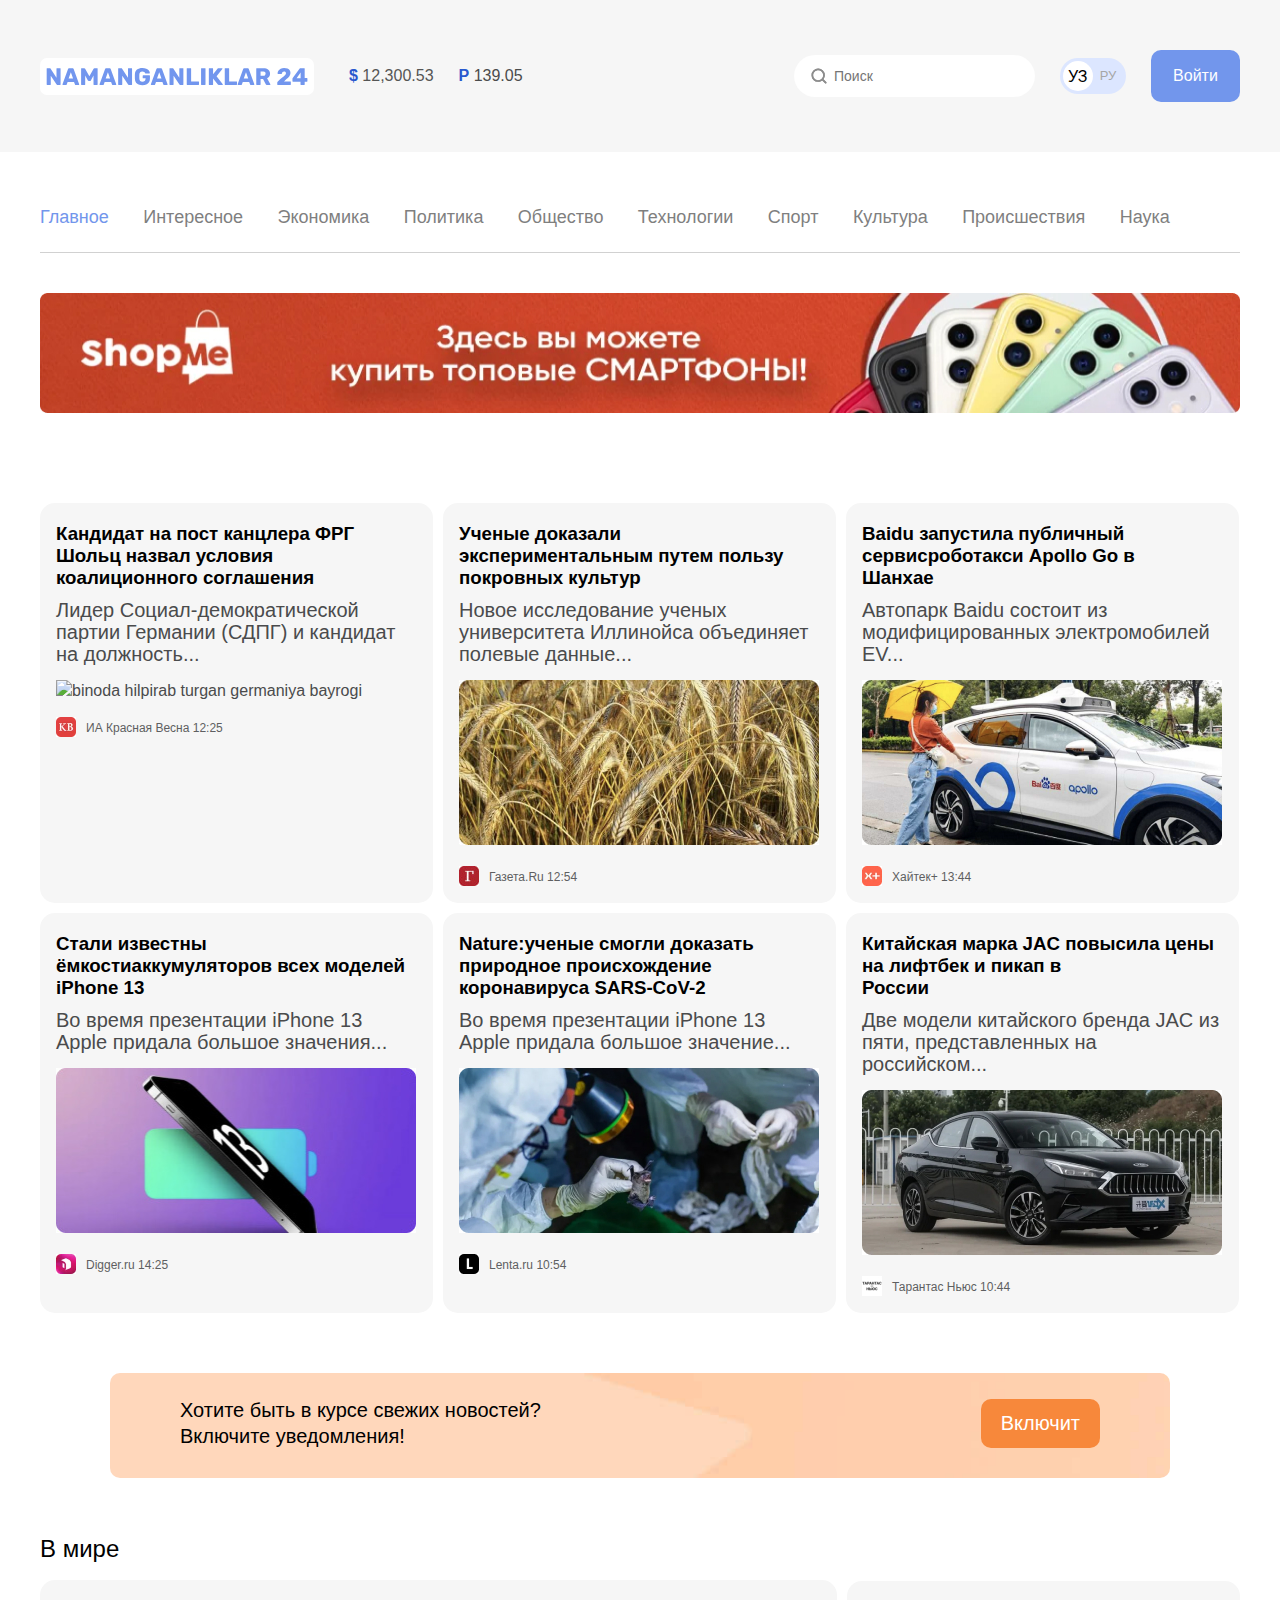
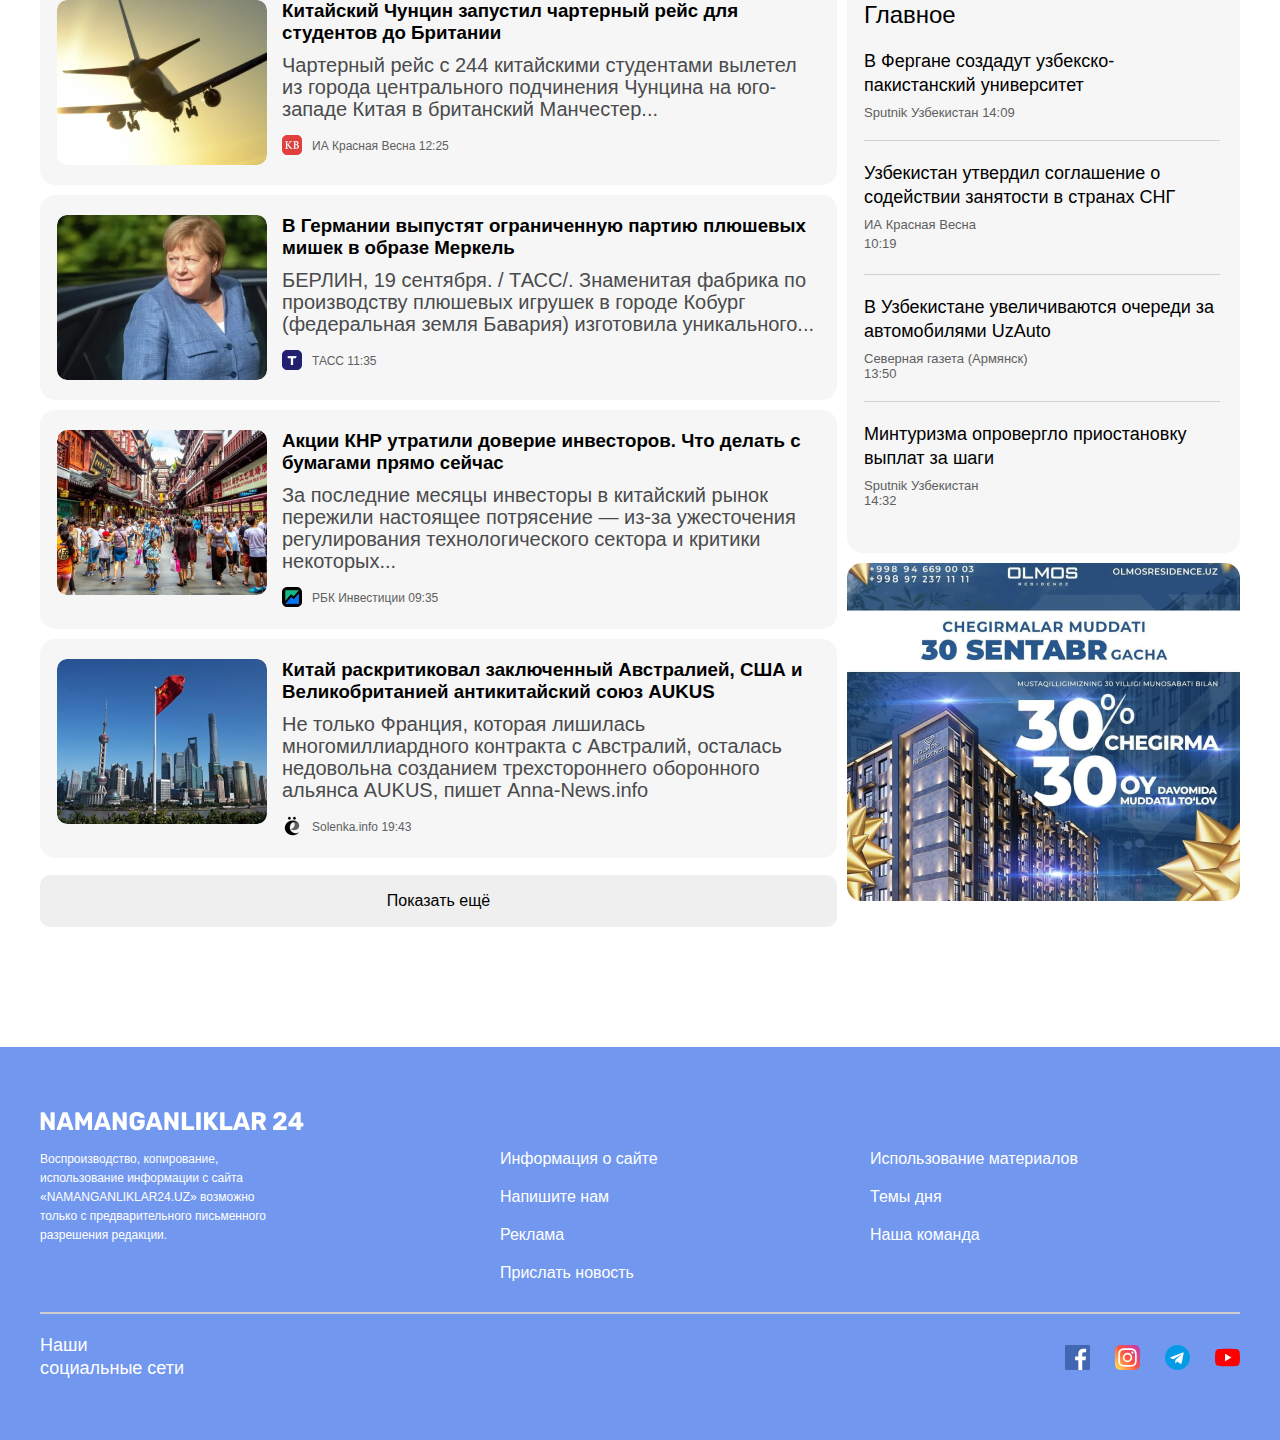
==== commit fb321f0c: "Finished" ====
--- a/index.html
+++ b/index.html
@@ -60,7 +60,7 @@
 
     <aside class="site-header-banner">
         <a class="site-header-banner-link" href="https://olcha.uz">
-            <img src="img/site-header-banner.jpg" alt="olcha elektron bozori" width="1200" height="120" srcset="img/site-header-banner.jpg 1X, img/site-header-banner@2x.jpg">
+            <img src="img/site-header-banner.jpg" alt="olcha elektron bozori" width="1200" height="120" srcset="img/site-header-banner.jpg 1X, img/SITE-HEADER-BANNER@2x.jpg">
         </a>
     </aside>
 
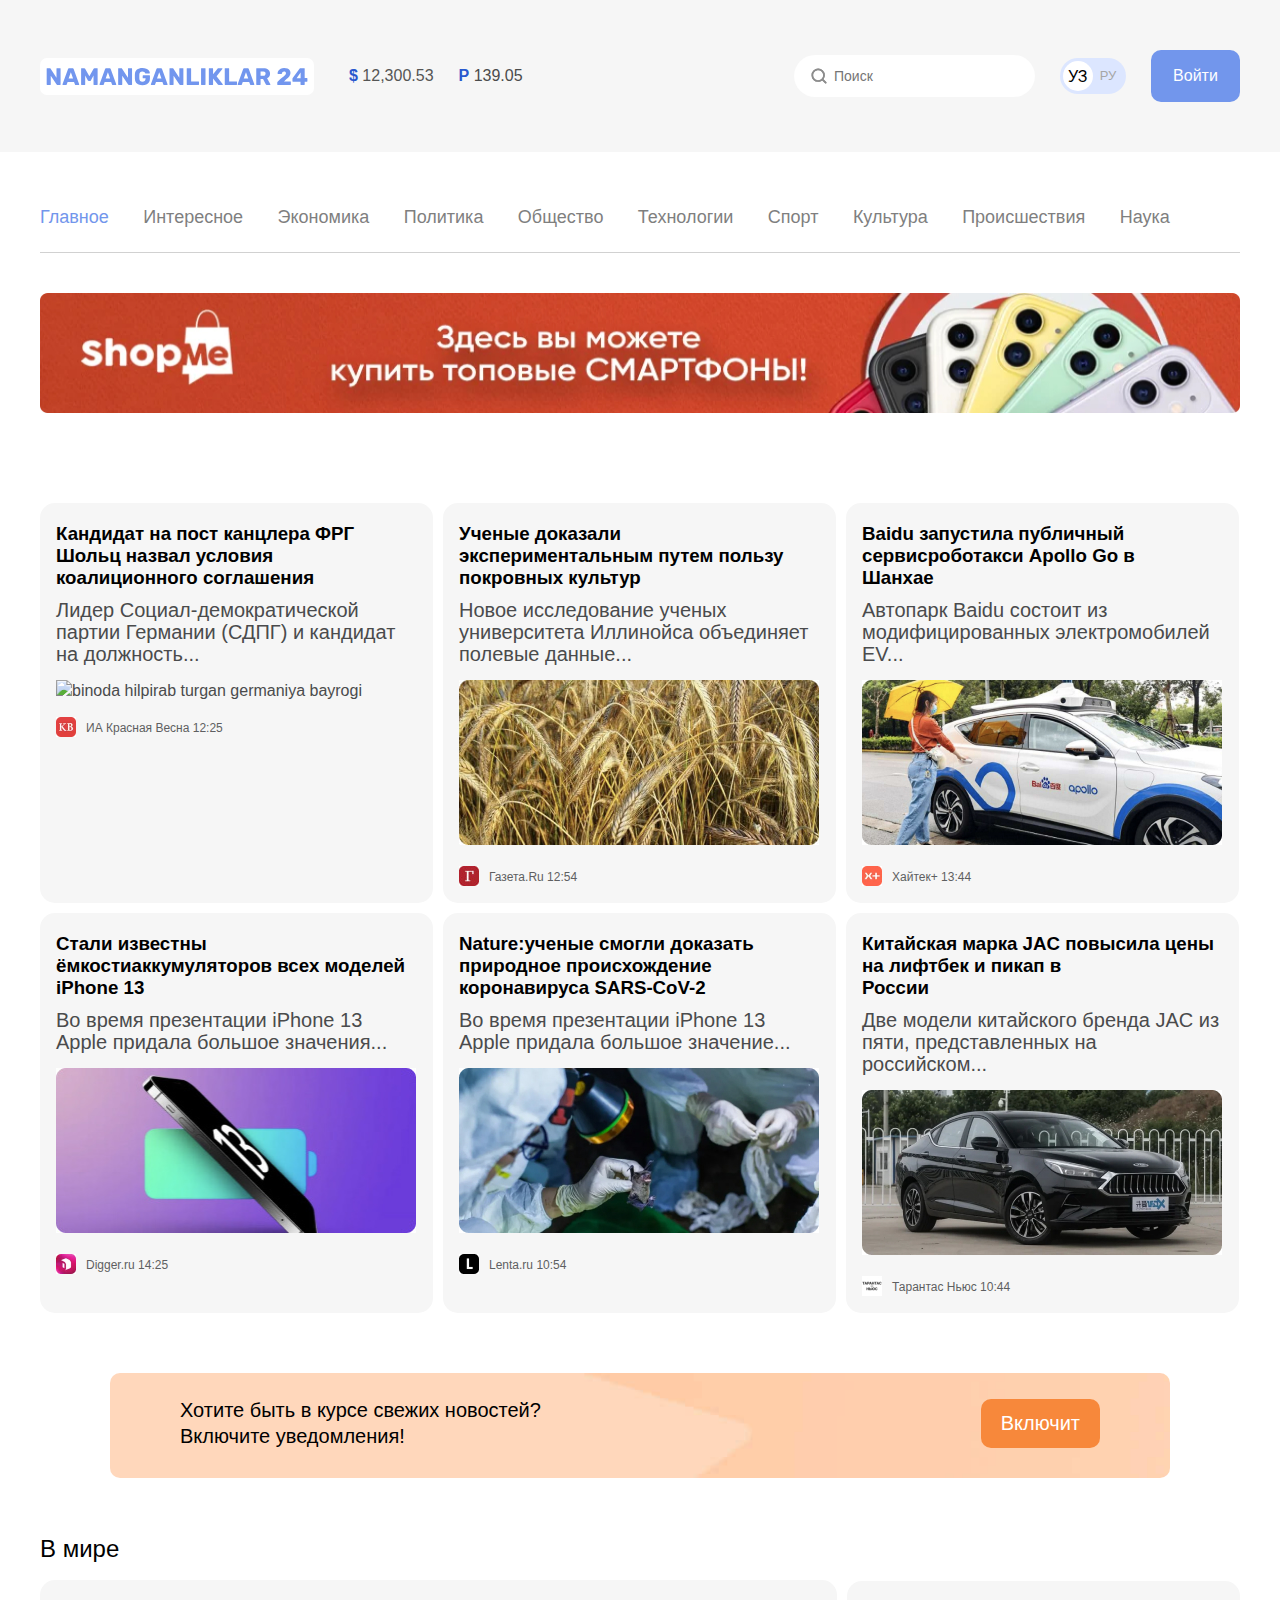
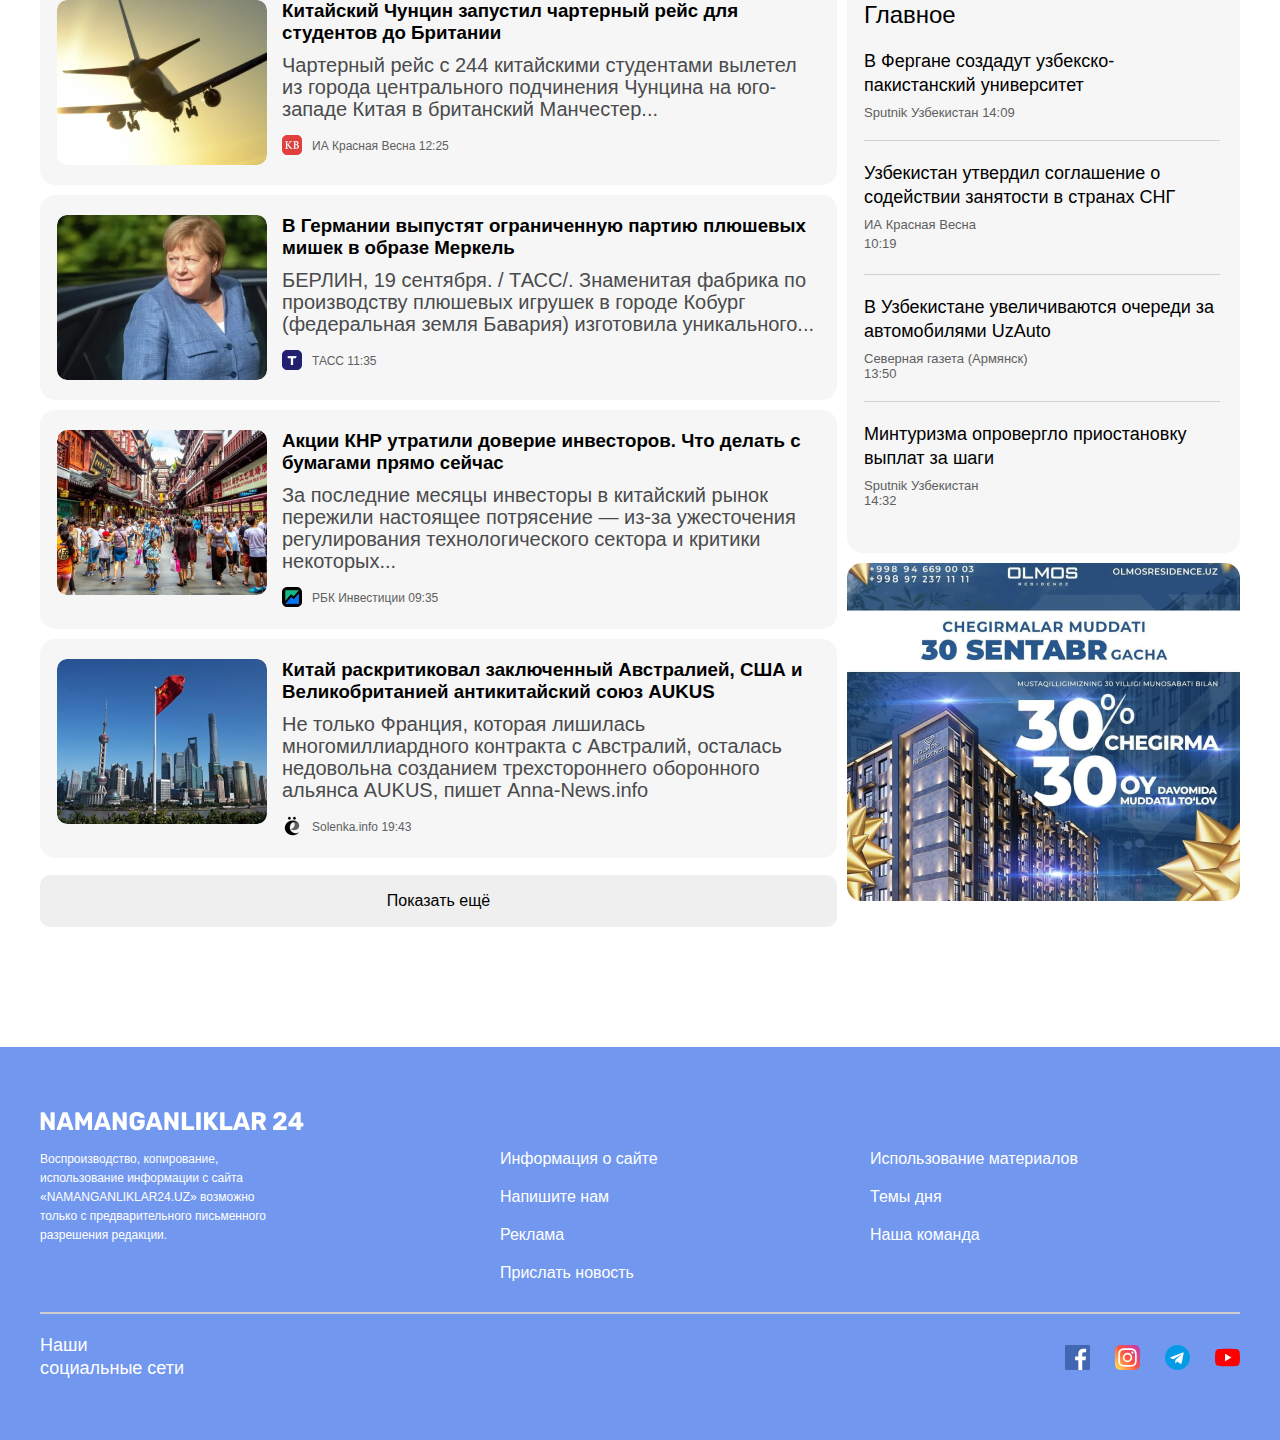
==== commit 62726747: "Finished" ====
--- a/index.html
+++ b/index.html
@@ -60,7 +60,7 @@
 
     <aside class="site-header-banner">
         <a class="site-header-banner-link" href="https://olcha.uz">
-            <img src="img/site-header-banner.jpg" alt="olcha elektron bozori" width="1200" height="120" srcset="img/site-header-banner.jpg 1X, img/SITE-HEADER-BANNER@2x.jpg">
+<img src="img/site-header-banner.jpg" alt="olcha elektron bozori" width="1200" height="120" srcset="img/site-header-banner.jpg 1x, img/SITE-HEADER-BANNER@2x.jpg">
         </a>
     </aside>
 
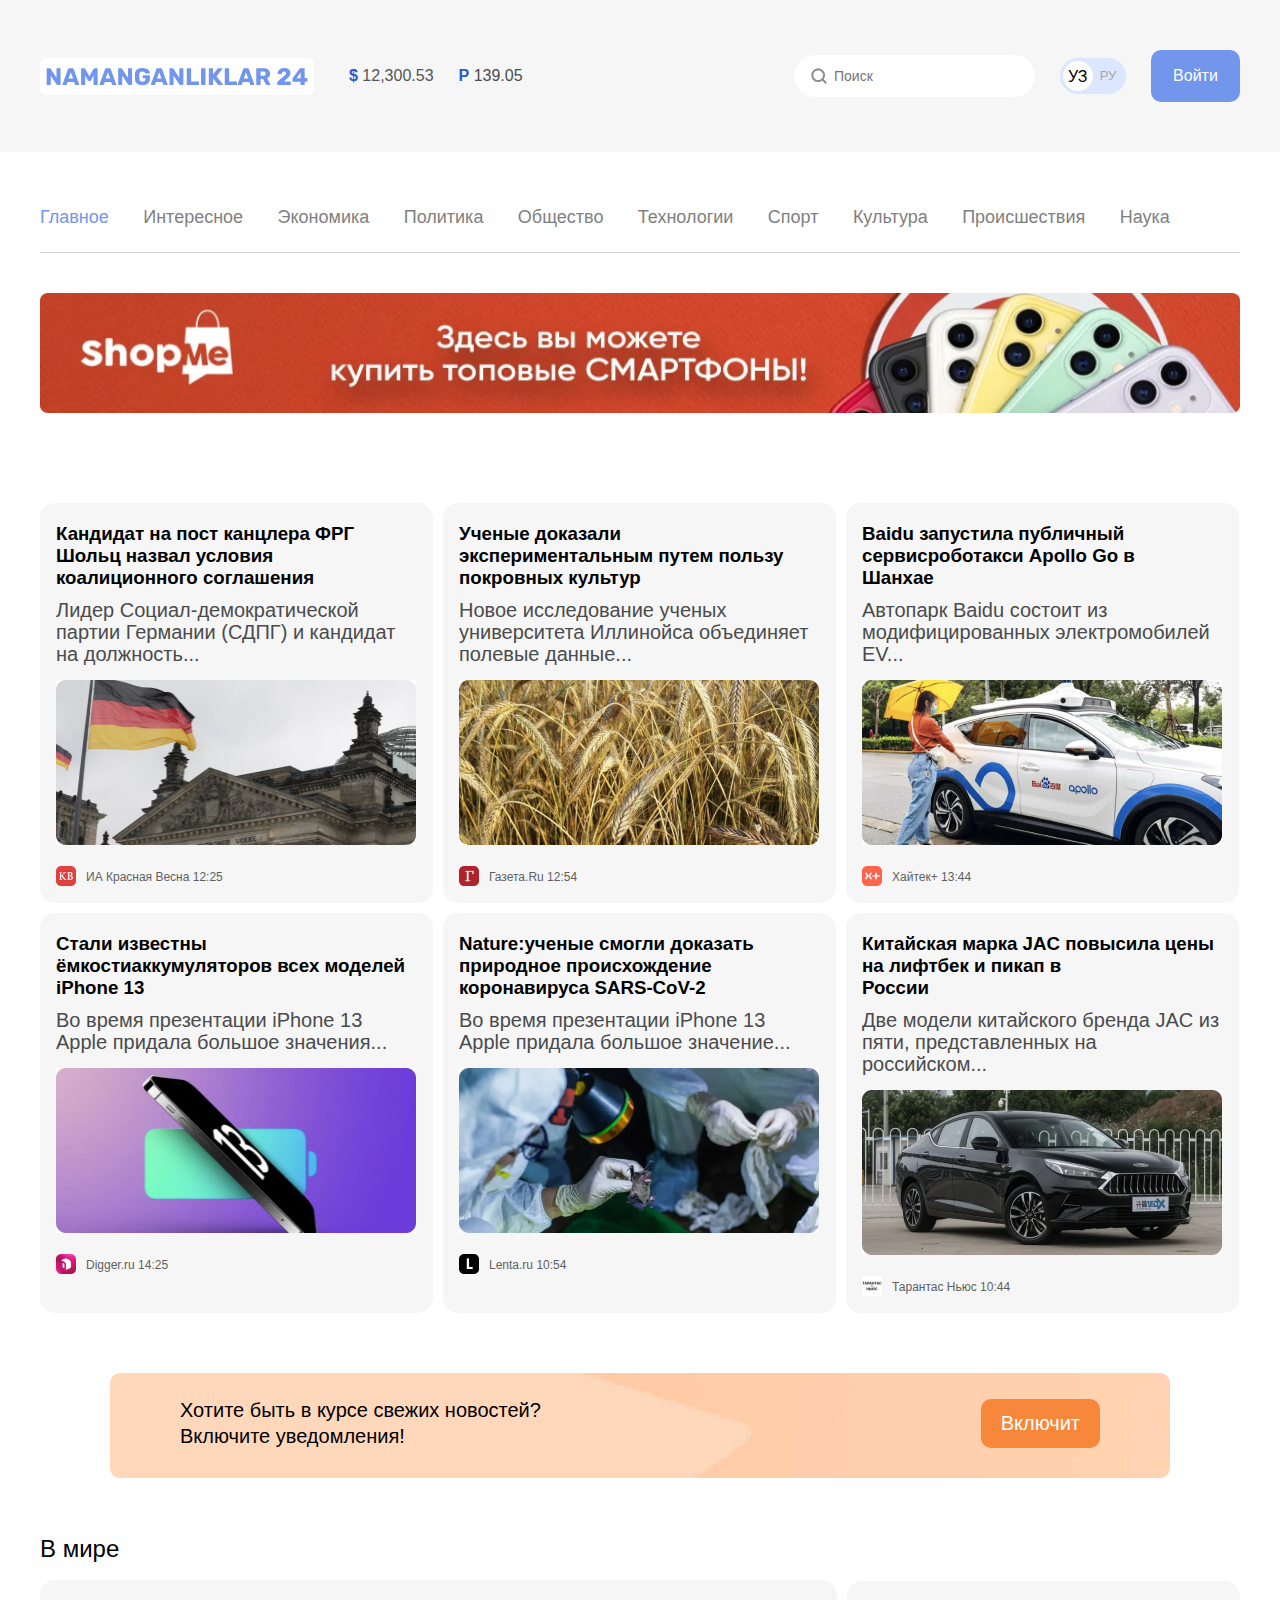
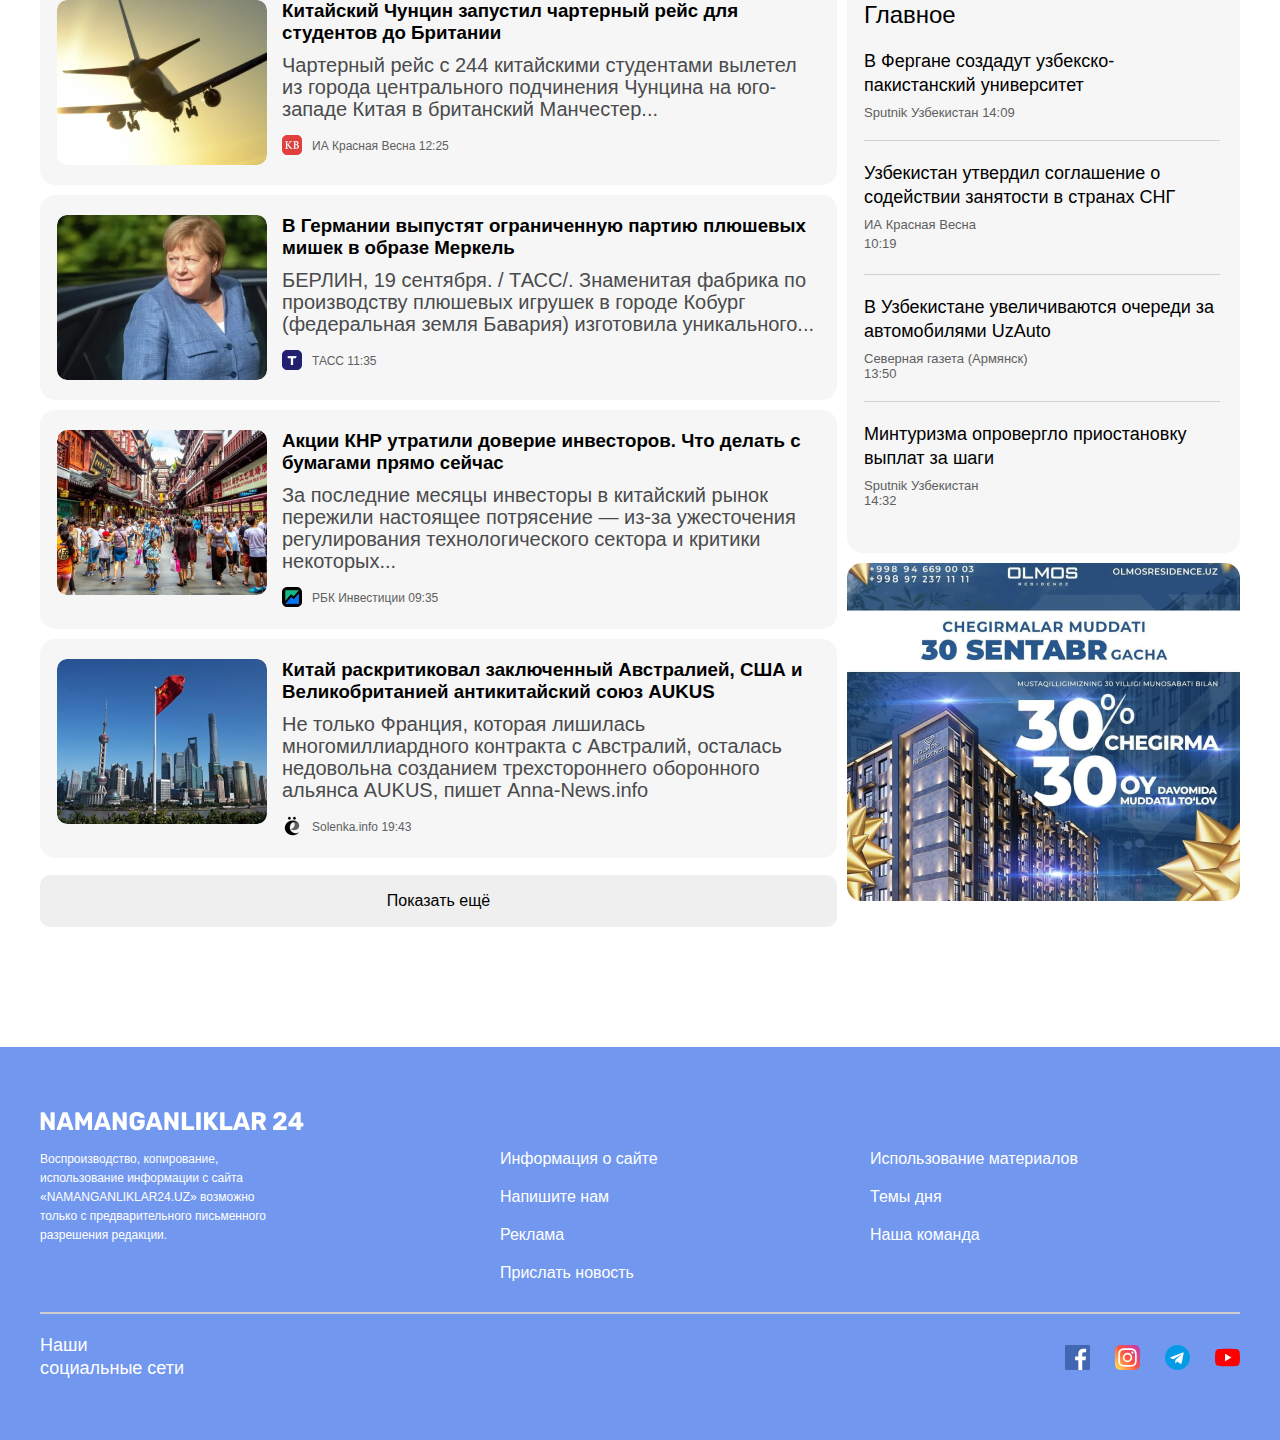
==== commit 70d040be: "Finished" ====
--- a/index.html
+++ b/index.html
@@ -80,7 +80,7 @@
                         
                             <h3 class="article-card-title"><a class="news-grid-link" href="#">Кандидат на пост канцлера ФРГ Шольц назвал условия коалиционного соглашения</a></h3>
                             <p class="article-card-text">Лидер Социал-демократической партии Германии (СДПГ) и кандидат на должность...</p>
-<img class="article-card-img" src="img/germanyflag.jpg" alt=" binoda hilpirab turgan germaniya bayrogi" width="359" height="165" srcset="img/germanyflag.jpg 1X, img/GERMANYFLAG@2x-1.jpg">
+<img class="article-card-img" src="img/germanyflag.jpg" alt=" binoda hilpirab turgan germaniya bayrogi" width="359" height="165" srcset="img/germanyflag.jpg 1x, img/GERMANYFLAG@2x-1.jpg">
 <footer class="article-card-footer">
 <img class="article-source-icon" src="img/krasvesna.jpg" alt="karas logosi"  width="20" height="20" srcset="img/krasvesna.jpg 1X, img/KRASVESNA@2x.jpg">
                                             <div class="article-card-source-time">
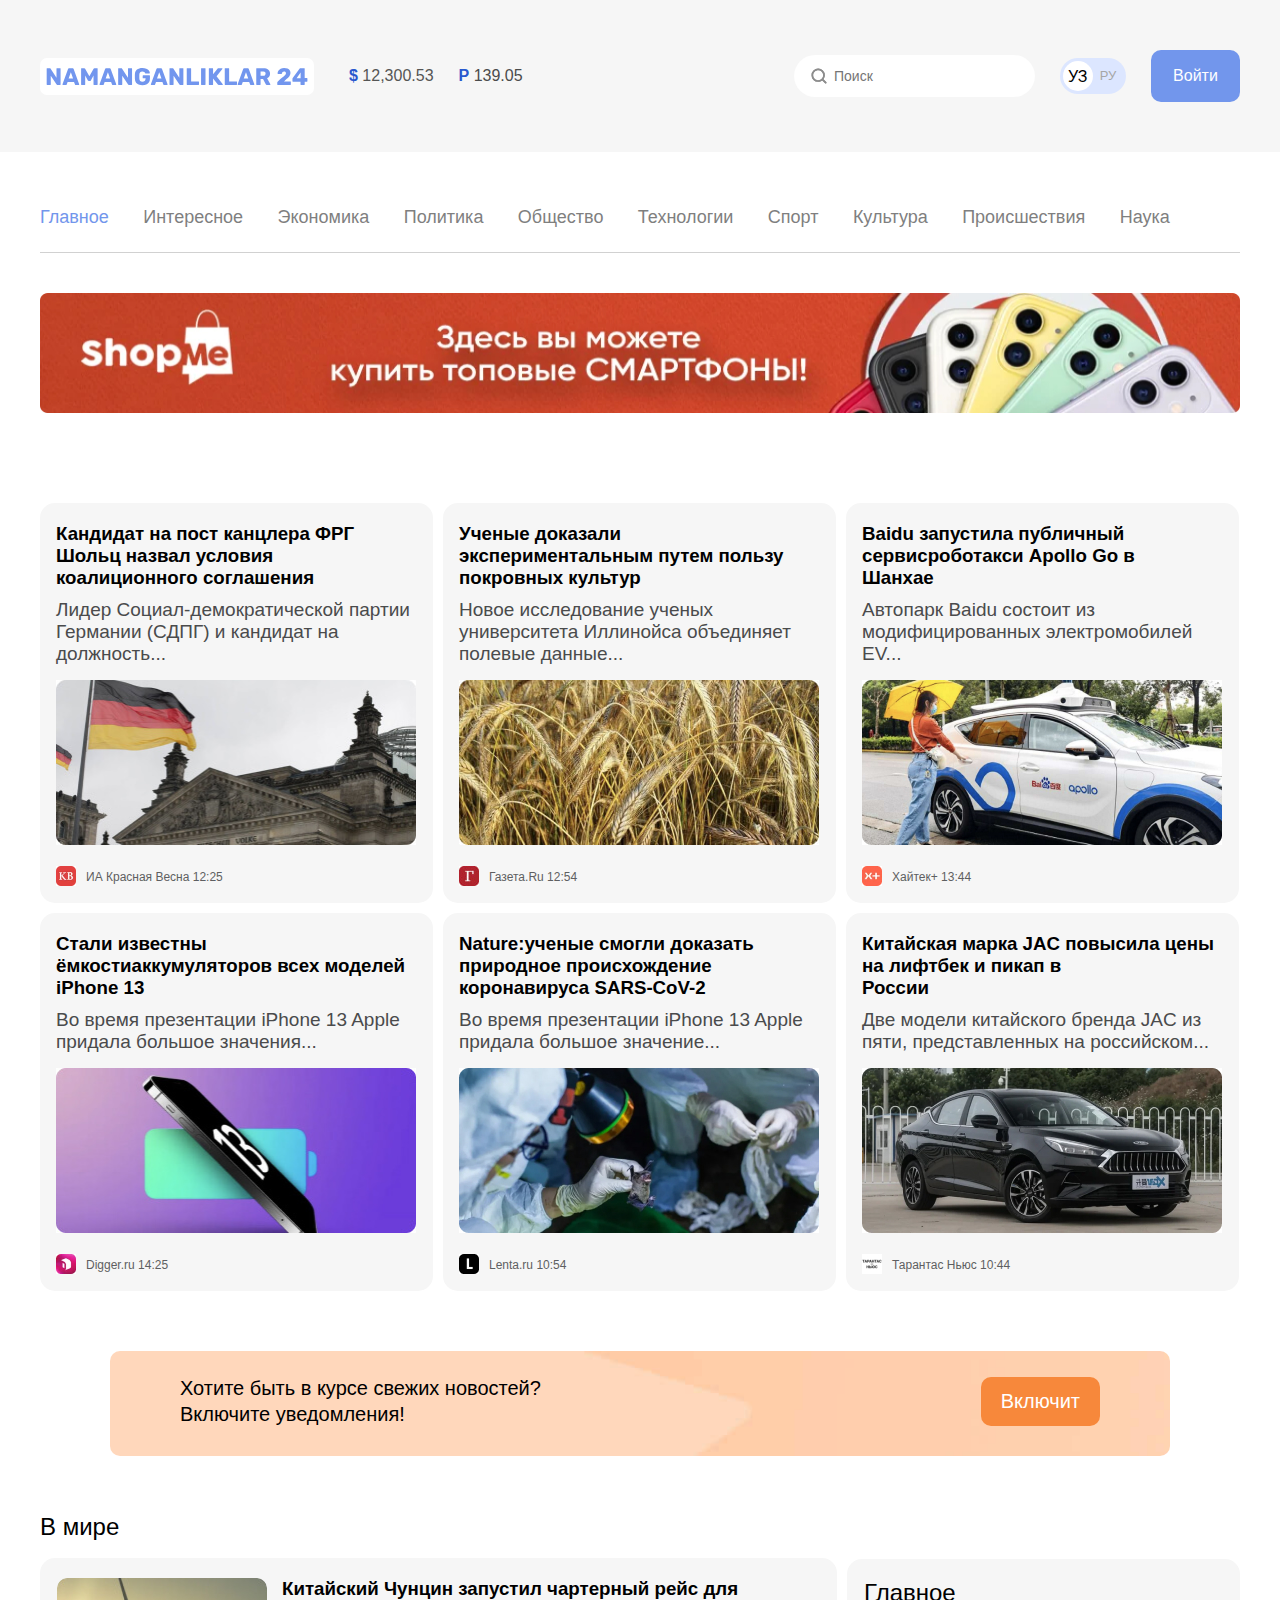
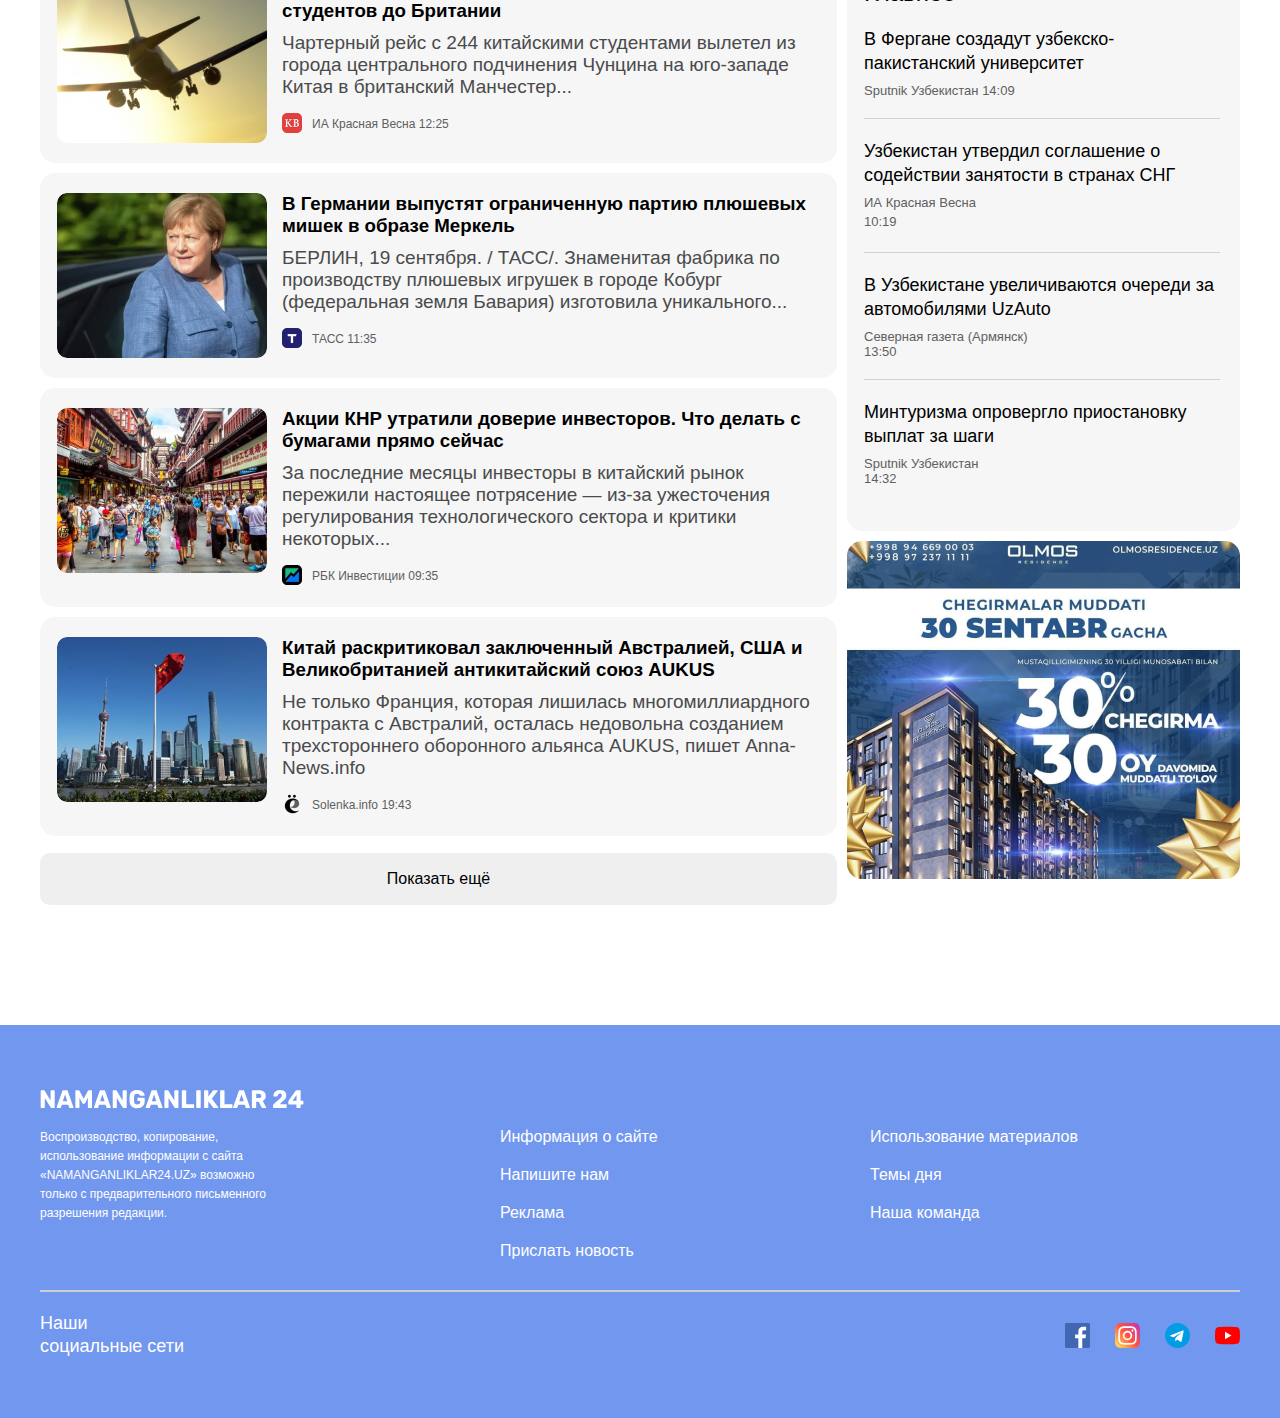
==== commit 7faa85a1: "Finished" ====
--- a/index.html
+++ b/index.html
@@ -3,8 +3,9 @@
 <head>
     <meta charset="UTF-8">
     <meta name="viewport" content="width=device-width, initial-scale=1.0">
-    <link rel="stylesheet" href="css/normalize.css">
-    <link rel="stylesheet" href="css/style.css">
+    <!-- <link rel="stylesheet" href="css/normalize.css">
+    <link rel="stylesheet" href="css/style.css"> -->
+    <link rel="stylesheet" href="css/style.min.css">
     <title>Namanganliklar 24</title>
 </head>
 <body>
--- a/css/style.css
+++ b/css/style.css
@@ -1,703 +1 @@
-*{
-    box-sizing: border-box;
-}
-
-*:focus{
-    outline:2px dotted #2959CE;
-    outline-offset: 3px;
-}
-
-html{
-    height: 100%;
-    scroll-behavior: smooth;
-}
-
-body{
-    display: flex;
-    background-color: #fff;
-    flex-direction: column;
-    height: 100%;
-    margin: 0;
-    padding: 0;
-    color:#4a4b4c;
-    font-family: "Rubik", 'Arial', sans-serif;
-    font-size: 16px;
-    font-weight: 400;
-    line-height: 22px;
-}
-
-.container{
-    width: 100%;
-    max-width: 1240px;
-    padding: 20px;
-    padding-right: 20px;
-    margin-right: auto;
-    margin-left: auto;
-}
-
-.header-section-top {
-    background-color: #f6f6f6;
-    padding-top: 30px;
-    padding-bottom: 30px;
-    margin-bottom: 10px;
-}
-
-.header-section-top-container {
-    display: flex;
-    align-items: center;
-}
-
-.site-header-logo {
-    display: flex;
-    padding: 9px 6px;
-    background-color: #fff;
-    border-radius: 7px;
-    margin-right: 35px;
-}
-
-.site-header-logo:hover{
-    opacity: 0.8;
-}
-
-.site-header-logo:active{
-    opacity: 0.6;
-}
-
-.currency-rate {
-    display: flex;
-    margin: 0;
-    padding: 0;
-    list-style: none;
-    margin-right: auto;
-}
-
-.currency-rate-item {
-    color: #555;
-}
-
-.currency-rate-item:not(:last-child){
-    margin-right: 25px;
-}
-
-.currency-unit{
-    color: #2959CE;
-    font-weight: 700;
-}
-
-/* global search form */
-.global-search-form{
-    margin-right: 25px;
-}
-
-.global-search-form-input{
-    border: 0;
-    padding-top: 13px;
-    padding-bottom: 13px;
-    padding-left: 40px;
-    padding-right: 20px;
-    border-radius: 60px;
-    color: #8d8d8d;
-    font-size: 14px;
-    background-image:url(../img/search.svg);
-    background-repeat: no-repeat;
-    background-size: 20px;
-    background-position: 15px center;
-}
-
-/* languagetoggler */
-
-
-.lang-toggler {
-    list-style: none;
-    padding: 3px;
-    display: flex;
-    margin-right: 25px;
-    border-radius: 39px;
-    background-color: #DCE6FF;
-}
-
-.lang-toggler-link {
-    text-decoration: none;
-    text-align: center;
-    width: 30px;
-    height: 30px;
-    color: #a6a6a6;
-    font-size: 13px;
-    border-radius: 50%;
-    line-height: 30px;
-}
-
-.lang-toggler-link-active {
-    padding: 5px;
-    width: 30px;
-    height: 30px;
-    text-decoration: none;
-    border-radius: 50%;
-    background-color: #fff;
-    color: #000;
-}
-
-.button{
-    text-decoration: none;
-    color: #fff;
-    font-size: 16px;
-    font-weight: 500;
-    line-height: normal;
-    border-radius: 10px;
-    border: 0;
-    text-align: center;
-    cursor: pointer;
-    padding: 13px, 20px;
-}
-
-.button-gray{
-    width: 100%;
-    color: #000;
-    font-size: 16px;
-    font-weight: 500;
-    padding: 17px;
-} 
-
-.button-primary{
-    border-radius: 10px;
-    background-color: #7296EC;
-    color: #fff;
-    display: flex;
-    width: 145px;
-    padding: 17px 30px;
-    justify-content: center;
-    align-items: center;
-    gap: 10px;
-}
-
-.button-primar{
-    border-radius: 10px;
-    background-color: #7296EC;
-    color: #fff;
-    display: flex;
-    width: 89px;
-    padding: 17px 30px;
-    justify-content: center;
-    align-items: center;
-    gap: 10px;
-}
-
-.button:hover{
-    opacity: 0.8;
-}
-
-.button:active{
-    opacity: 0.6;
-}
-
-.button-orange{
-    padding: 13px 20px;
-    background-color: #f7883b;
-    font-size: 20px;
-    font-weight: 500;
-}
-
-/* sitenav */
-.sitenav:not(:last-child) {
-    margin-bottom: 40px;
-}
-
-.sitenav-list {
-    display: flex;
-    align-items: center;
-    list-style: none;
-    padding: 0;
-    margin: 0;
-    padding-top: 20px;
-    padding-bottom: 20px;
-    border-bottom: 1px solid #d1d1d1;
-    flex-wrap: wrap;
-}
-
-.sitenav-link {
-    text-decoration: none;
-    color: #7f7f7f;
-}
-
-.sitenav-link:hover{
-    color: #7296EC;
-    opacity: 0.8;
-}
-
-.sitenav-link:active{
-    opacity: 0.6;
-}
-
-.sitenav-link.active{
-    color: #7296ec;
-}
-
-.sitenav-item {
-    font-size: 18px;
-    font-weight: 500;
-    margin-top: 4px;
-    margin-bottom: 4px;
-}
-
-.sitenav-item:not(:last-child){
-    margin-right: 34.44px;
-}
-
-.site-header-banner {
-    width: 1200px;
-    height: 120px;
-    display: flex;
-    border-radius: 8px;
-}
-
-.site-header-banner-img{
-    width: 1200px;
-    height: 128px;
-    display: block;
-}
-
-/* main content */
-.main-content{
-    flex-grow: 1;
-    padding-top: 50px;
-}
-
-/* top-news */
-.top-news{
-    display: flex;
-}
-
-.news-grid{
-    display: flex;
-    flex-wrap: wrap;
-    margin-right: -10px;
-    margin-bottom: -10px;
-}
-
-.news-grid-item{
-    width: 393px;
-    margin-right: 10px;
-    margin-bottom: 10px;
-}
-
-.article-card{
-    border-radius: 15px;
-    background-color: #F6F6F6;
-    padding: 20px 16px 15px;
-}
-
-.news-grid-link{
-    color: #000;
-    text-decoration: none;
-}
-
-.article-card-title{
-    margin: 0;
-    padding: 0;
-    margin-bottom: 10px;
-}
-
-.article-card-text{
-    margin: 0;
-    padding: 0;
-    margin-bottom: 15px;
-    color: #4a4b4c;
-    font-size: 20px;
-    font-weight: 500;
-}
-
-.article-card-img{
-    width: 360px;
-    height: 165px;
-    margin-bottom: 15px;
-}
-
-.article-card-footer{
-    display: flex;
-}
-
-.article-source-icon{
-    width: 20px;
-    height: 20px;
-    margin-right: 10px;
-}
-
-.article-card-source-time{
-    color: #5E5F61;
-    font-size: 12px;
-}
-
-.notifications-cta {
-    display: flex;
-    justify-content: space-between;
-    align-items: center;
-    padding: 24px 70px 29px; 
-    margin: 60px 70px;
-    border-radius: 10px;
-    background-image: url(../img/cta-bg.jpg);
-    background-repeat: no-repeat;
-    background-size: cover;
-    background-position: center center;
-}
-
-.notifications-cta-text {
-    color: #000;
-    font-size: 20px;
-    font-weight: 500;
-    line-height: 26px;
-}
-
-.global-news-heading {
-    color: #000;
-    font-size: 24px;
-    font-weight: 500;
-    margin: 0;
-    margin-bottom: 20px;
-}
-
-.global-news-list {
-    margin-bottom: 17px;
-}
-
-.global-news-item {
-    display: flex;
-    justify-content: flex-start;
-    margin-bottom: 10px;
-}
-
-.article-card-horizontal {
-    border-radius: 15px;
-    background-color: #f6f6f6;
-    padding: 20px 20px 20px 17px;
-}
-
-.article-card-horizontal-img{
-    margin-right: 15px;
-    width: 210px;
-    height: 165px;
-    border-radius: 10px;
-}
-
-.sidebar{
-    margin-top: 43px;
-    margin-left: 10px;
-}
-
-.layout-2-1{
-    display: flex;
-    justify-content: flex-start;
-    align-items: start;
-    padding-bottom: 100px;
-}
-
-.layout-2-1-main {
-    width: 797px;
-}
-
-.layout-2-1-sidebar{
-    width: 393px;
-    margin-bottom: 10px;
-}
-
-.sidebar-news-card {
-    background-color: #F6F6F6;
-    border-radius: 15px;
-    padding: 20px 20px 25px 17px ;
-}
-
-.sidebar-news-card-heading {
-    color: #000;
-    font-size: 24px;
-    font-weight: 500;
-    line-height: normal;
-    margin: 0;
-}
-
-.sidebar-news-card-list {
-    padding: 0;
-    margin: 0;
-    list-style: none;
-}
-
-.sidebar-news-card-item {
-    padding-top: 20px;
-    padding-bottom: 20px;
-}
-
-.sidebar-news-card-item:not(:last-child){
-    border-bottom: 1px solid #d2d2d2;
-}
-
-.sidebar-news-card-item :first-child{
-    padding-top: 0;
-}
-
-.sidebar-news-card-title{
-    font-size: 18px;
-    font-weight: 500;
-    line-height: 24px;
-    margin: 0;
-    margin-bottom: 8px;
-}
-
-.sidebar-news-card-link{
-    text-decoration: none;
-    color: #000;
-}
-
-.sidebar-news-card-source-time{
-    color: #5E5F61;
-    font-size: 13px;
-    font-style: normal;
-    font-weight: 400;
-    line-height: normal;
-}
-
-.sidebar-ad-img{
-    width: 393px;
-    height: 284px;
-}
-
-.sidebar-ad-img-big{
-    width: 393px;
-    height: 553px;
-}
-
-.site-footer {
-background-color: #7297EF;
-color: #fff;
-padding: 40px 0;
-}
-
-.site-footer *:focus{
-    outline:2px dotted #fff;
-    outline-offset: 3px;
-}
-
-.site-footer-logo-wrapper {
-    display: flex;
-    margin-bottom: 15px;
-}
-
-.site-footer-logo {
-    display: flex;
-}
-
-.site-footer-logo-img {
-    width: 264px;
-    height: 28px;
-    object-fit: contain;
-}
-
-.site-footer-about-links-wrapper {
-    display: flex;
-}
-
-.site-footer-about {
-    width: 230px;
-    font-size: 12px;
-    margin: 0;
-    margin-right: 230px;
-    font-style: normal;
-    font-weight: 400;
-    line-height: 19px;
-}
-
-.site-footer-links-wrapper{
-    display: flex;
-    flex-grow: 1;
-}
-
-.site-footer-links-list {
-    margin: 0;
-    padding: 0;
-    width: 50%;
-    list-style: none;
-}
-
-.site-footer-item {
-    font-size: 16px;
-    font-style: normal;
-    font-weight: 500;
-    line-height: normal;
-}
-
-.site-footer-item:hover{
-    opacity: 0.8;
-}
-
-.site-footer-item:active{
-    opacity: 0.6;
-}
-
-.site-footer-item:not(:last-child) {
-    margin-bottom: 20px;
-}
-
-.site-footer-link {
-    color: #fff;
-    text-decoration: none;
-}
-
-.site-footer-devider {
-    margin-top: 30px;
-    margin-bottom: 20px;
-    border: 1px solid #cecece;
-}
-
-.site-footer-socials {
-    display: flex;
-    justify-content: space-between;
-}
-
-.site-footer-socials-heading {
-    margin: 0;
-    font-size: 18px;
-    font-style: normal;
-    font-weight: 500;
-    line-height: 23px;
-}
-
-.site-footer-socials-list {
-    display: flex;
-    padding: 0;
-    margin: 0;
-    align-items: center;
-    justify-content: center;
-    list-style: none;
-}
-
-.site-footer-socials-item:not(:last-child) {
-    margin-right: 25px;
-}
-
-.site-footer-socials-link {
-    display: flex;
-}
-
-.site-footer-socials-img {
-    display: block;
-}
-
-.contact-page {
-    margin-bottom: 100px;
-}
-
-.contact-page-heading {
-    color: #000;
-    font-size: 24px;
-    font-style: normal;
-    font-weight: 500;
-    line-height: normal;
-}
-
-.form-fieldset-wrapper{
-    display: flex;
-    justify-content: space-between;
-}
-
-.form-fieldset-wrapper:not(:last-child) {
-    margin-bottom: 10px;
-}
-
-.contact-page-wrapper {
-    display: flex;
-    align-items: flex-start;
-}
-
-.contact-page-form {
-    display: flex;
-    flex-direction: column;
-    width: 696px;
-    margin-right: 10px;
-}
-
-.form-input-wrapper {
-    margin-bottom: 10px;
-    width: 100%;
-}
-
-.form-input-wrappe:not(:last-child){
-    margin-bottom: 10px;
-}
-
-.form-fieldset-wrapper .form-input-wrapper{
-    width: calc(50%  - 5px);
-    margin: 0;
-}
-
-.input-form {
-    padding: 18px 20px;
-    width: 100%;
-    border-radius: 10px;
-    border: 1px solid rgba(0, 0, 0, 0.20);
-}
-
-.text-area {
-    min-height: 180px;
-    resize: vertical;
-    margin-bottom: 20px;
-    border-radius: 10px;
-    border: 1px solid rgba(0, 0, 0, 0.20);
-    padding: 18px 20px;
-}
-
-.contact-form-page-submit{
-    align-self: end;
-}
-
-.contact-page-info {
-    padding: 40px 25px;
-    width: 494px;
-    border-radius: 10px;
-    background-color: #F6F6F6;
-}
-
-.contact-page-list {
-    padding: 0;
-    margin: 0;
-    list-style: none;
-}
-
-.contact-page-item:not(:last-child) {
-    border-bottom: 1px solid #d2d2d2;
-    margin-bottom: 20px;
-}
-
-.contact-page-title {
-    margin: 0;
-    color: #000;
-    font-size: 20px;
-    font-style: normal;
-    font-weight: 500;
-    line-height: normal;
-    margin-bottom: 7px;
-}
-
-.contact-page-text {
-    margin: 0;
-    font-size: 16px;
-    font-style: normal;
-    font-weight: 400;
-    line-height: normal;
-    margin-bottom: 20px;
-}
-
-.contact-page-item:last-child .contact-page-text {
-    margin-bottom: 0;
-}
-
-@media
-only screen and (-webkit-min-device-pixel-ratio: 2),
-only screen and (   min--moz-device-pixel-ratio: 2),
-only screen and (     -o-min-device-pixel-ratio: 2/1),
-only screen and (        min-device-pixel-ratio: 2),
-only screen and (                min-resolution: 192dpi),
-only screen and (                min-resolution: 2dppx) { 
-    .notifications-cta{
-        background-image: url("../img/cta-bg@2x.jpg");
-        background-repeat: no-repeat;
-        background-size: cover;
-        background-position: center center;
-    }
-}+.header-section-top-container,body{display:-webkit-box;display:-ms-flexbox}body,html{height:100%}.contact-page-form,body{-webkit-box-orient:vertical;-webkit-box-direction:normal}*{-webkit-box-sizing:border-box;box-sizing:border-box}:focus{outline:#2959CE dotted 2px;outline-offset:3px}html{scroll-behavior:smooth}body{display:flex;background-color:#fff;-ms-flex-direction:column;flex-direction:column;margin:0;padding:0;color:#4a4b4c;font-family:Rubik,Arial,sans-serif;font-size:16px;font-weight:400;line-height:22px}.container{width:100%;max-width:1240px;padding:20px;margin-right:auto;margin-left:auto}.header-section-top{background-color:#f6f6f6;padding-top:30px;padding-bottom:30px;margin-bottom:10px}.header-section-top-container{display:flex;-webkit-box-align:center;-ms-flex-align:center;align-items:center}.currency-rate,.site-header-logo{display:-webkit-box;display:-ms-flexbox}.site-header-logo{display:flex;padding:9px 6px;background-color:#fff;border-radius:7px;margin-right:35px}.button:hover,.site-footer-item:hover,.site-header-logo:hover{opacity:.8}.button:active,.site-footer-item:active,.site-header-logo:active,.sitenav-link:active{opacity:.6}.currency-rate{display:flex;margin:0 auto 0 0;padding:0;list-style:none}.button-primary,.lang-toggler{display:-webkit-box;display:-ms-flexbox}.currency-rate-item:not(:last-child),.global-search-form,.lang-toggler,.site-footer-socials-item:not(:last-child){margin-right:25px}.currency-rate-item{color:#555}.currency-unit{color:#2959ce;font-weight:700}.global-search-form-input{border:0;padding:13px 20px 13px 40px;border-radius:60px;color:#8d8d8d;font-size:14px;background-image:url(../img/search.svg);background-repeat:no-repeat;background-size:20px;background-position:15px center}.lang-toggler{list-style:none;padding:3px;display:flex;border-radius:39px;background-color:#dce6ff}.lang-toggler-link,.lang-toggler-link-active{width:30px;height:30px;border-radius:50%;text-decoration:none}.lang-toggler-link{text-align:center;color:#a6a6a6;font-size:13px;line-height:30px}.button,.button-gray{font-size:16px;font-weight:500}.lang-toggler-link-active{padding:5px;background-color:#fff;color:#000}.button{text-decoration:none;color:#fff;line-height:normal;border-radius:10px;border:0;text-align:center;cursor:pointer;padding:13px,20px}.button-gray{width:100%;color:#000;padding:17px}.button-primar,.button-primary{border-radius:10px;background-color:#7296ec;color:#fff;padding:17px 30px;gap:10px}.button-primary{display:flex;width:145px;-webkit-box-pack:center;-ms-flex-pack:center;justify-content:center;-webkit-box-align:center;-ms-flex-align:center;align-items:center}.button-primar,.sitenav-list{display:-webkit-box;display:-ms-flexbox}.button-primar{display:flex;width:89px;-webkit-box-pack:center;-ms-flex-pack:center;justify-content:center;-webkit-box-align:center;-ms-flex-align:center;align-items:center}.button-orange{padding:13px 20px;background-color:#f7883b;font-size:20px;font-weight:500}.sitenav:not(:last-child){margin-bottom:40px}.sitenav-list{display:flex;-webkit-box-align:center;-ms-flex-align:center;align-items:center;list-style:none;padding:20px 0;margin:0;border-bottom:1px solid #d1d1d1;-ms-flex-wrap:wrap;flex-wrap:wrap}.sitenav-link{text-decoration:none;color:#7f7f7f}.sitenav-link:hover{color:#7296ec;opacity:.8}.sitenav-link.active{color:#7296ec}.sitenav-item{font-size:18px;font-weight:500;margin-top:4px;margin-bottom:4px}.sitenav-item:not(:last-child){margin-right:34.44px}.site-header-banner{width:1200px;height:120px;display:-webkit-box;display:-ms-flexbox;display:flex;border-radius:8px}.site-header-banner-img{width:1200px;height:128px;display:block}.main-content{-webkit-box-flex:1;-ms-flex-positive:1;flex-grow:1;padding-top:50px}.article-card-footer,.site-footer-about-links-wrapper,.site-footer-logo,.site-footer-socials-link,.top-news{display:-webkit-box;display:-ms-flexbox;display:flex}.news-grid{display:-webkit-box;display:-ms-flexbox;display:flex;-ms-flex-wrap:wrap;flex-wrap:wrap;margin-right:-10px;margin-bottom:-10px}.global-news-item,.notifications-cta{display:-webkit-box;display:-ms-flexbox}.news-grid-item{width:393px;margin-right:10px;margin-bottom:10px}.article-card{border-radius:15px;background-color:#f6f6f6;padding:20px 16px 15px}.news-grid-link{color:#000;text-decoration:none}.article-card-title{margin:0 0 10px;padding:0}.article-card-text{margin:0 0 15px;padding:0;color:#4a4b4c;font-size:19px;font-weight:500}.article-card-img{width:360px;height:165px;margin-bottom:15px}.article-source-icon{width:20px;height:20px;margin-right:10px}.article-card-source-time{color:#5e5f61;font-size:12px}.notifications-cta{display:flex;-webkit-box-pack:justify;-ms-flex-pack:justify;justify-content:space-between;-webkit-box-align:center;-ms-flex-align:center;align-items:center;padding:24px 70px 29px;margin:60px 70px;border-radius:10px;background-image:url(../img/cta-bg.jpg);background-repeat:no-repeat;background-size:cover;background-position:center center}.notifications-cta-text{color:#000;font-size:20px;font-weight:500;line-height:26px}.global-news-heading{color:#000;font-size:24px;font-weight:500;margin:0 0 20px}.global-news-list{margin-bottom:17px}.global-news-item{display:flex;-webkit-box-pack:start;-ms-flex-pack:start;justify-content:flex-start;margin-bottom:10px}.layout-2-1,.site-footer-logo-wrapper{display:-webkit-box;display:-ms-flexbox}.article-card-horizontal{border-radius:15px;background-color:#f6f6f6;padding:20px 20px 20px 17px}.article-card-horizontal-img{margin-right:15px;width:210px;height:165px;border-radius:10px}.sidebar{margin-top:43px;margin-left:10px}.layout-2-1{display:flex;-webkit-box-pack:start;-ms-flex-pack:start;justify-content:flex-start;-webkit-box-align:start;-ms-flex-align:start;align-items:start;padding-bottom:100px}.layout-2-1-main{width:797px}.layout-2-1-sidebar{width:393px;margin-bottom:10px}.sidebar-news-card{background-color:#f6f6f6;border-radius:15px;padding:20px 20px 25px 17px}.sidebar-news-card-heading{color:#000;font-size:24px;font-weight:500;line-height:normal;margin:0}.contact-page-list,.sidebar-news-card-list{padding:0;margin:0;list-style:none}.sidebar-news-card-item{padding-top:20px;padding-bottom:20px}.sidebar-news-card-item:not(:last-child){border-bottom:1px solid #d2d2d2}.sidebar-news-card-item :first-child{padding-top:0}.sidebar-news-card-title{font-size:18px;font-weight:500;line-height:24px;margin:0 0 8px}.sidebar-news-card-link{text-decoration:none;color:#000}.sidebar-news-card-source-time{color:#5e5f61;font-size:13px;font-style:normal;font-weight:400;line-height:normal}.sidebar-ad-img{width:393px;height:284px}.sidebar-ad-img-big{width:393px;height:553px}.site-footer{background-color:#7297ef;color:#fff;padding:40px 0}.site-footer :focus{outline:#fff dotted 2px;outline-offset:3px}.site-footer-logo-wrapper{display:flex;margin-bottom:15px}.site-footer-logo-img{width:264px;height:28px;-o-object-fit:contain;object-fit:contain}.site-footer-about{width:230px;font-size:12px;margin:0 230px 0 0;font-style:normal;font-weight:400;line-height:19px}.site-footer-links-wrapper{display:-webkit-box;display:-ms-flexbox;display:flex;-webkit-box-flex:1;-ms-flex-positive:1;flex-grow:1}.site-footer-links-list{margin:0;padding:0;width:50%;list-style:none}.site-footer-item{font-size:16px;font-style:normal;font-weight:500;line-height:normal}.site-footer-item:not(:last-child){margin-bottom:20px}.site-footer-link{color:#fff;text-decoration:none}.site-footer-devider{margin-top:30px;margin-bottom:20px;border:1px solid #cecece}.form-fieldset-wrapper,.site-footer-socials{display:-webkit-box;display:-ms-flexbox;display:flex;-webkit-box-pack:justify;-ms-flex-pack:justify;justify-content:space-between}.site-footer-socials-heading{margin:0;font-size:18px;font-style:normal;font-weight:500;line-height:23px}.contact-page-heading,.contact-page-text,.contact-page-title{font-style:normal;line-height:normal}.site-footer-socials-list{display:-webkit-box;display:-ms-flexbox;display:flex;padding:0;margin:0;-webkit-box-align:center;-ms-flex-align:center;align-items:center;-webkit-box-pack:center;-ms-flex-pack:center;justify-content:center;list-style:none}.input-form,.text-area{border-radius:10px;padding:18px 20px}.site-footer-socials-img{display:block}.contact-page{margin-bottom:100px}.contact-page-heading{color:#000;font-size:24px;font-weight:500}.form-fieldset-wrapper:not(:last-child),.form-input-wrappe:not(:last-child){margin-bottom:10px}.contact-page-wrapper{display:-webkit-box;display:-ms-flexbox;display:flex;-webkit-box-align:start;-ms-flex-align:start;align-items:flex-start}.contact-page-form{display:-webkit-box;display:-ms-flexbox;display:flex;-ms-flex-direction:column;flex-direction:column;width:696px;margin-right:10px}.form-input-wrapper{margin-bottom:10px;width:100%}.form-fieldset-wrapper .form-input-wrapper{width:calc(50% - 5px);margin:0}.input-form{width:100%;border:1px solid rgba(0,0,0,.2)}.text-area{min-height:180px;resize:vertical;margin-bottom:20px;border:1px solid rgba(0,0,0,.2)}.contact-form-page-submit{-ms-flex-item-align:end;-ms-grid-row-align:end;align-self:end}.contact-page-info{padding:40px 25px;width:494px;border-radius:10px;background-color:#f6f6f6}.contact-page-item:not(:last-child){border-bottom:1px solid #d2d2d2;margin-bottom:20px}.contact-page-title{margin:0 0 7px;color:#000;font-size:20px;font-weight:500}.contact-page-text{margin:0 0 20px;font-size:16px;font-weight:400}.contact-page-item:last-child .contact-page-text{margin-bottom:0}@media only screen and (-webkit-min-device-pixel-ratio:2),only screen and (-o-min-device-pixel-ratio:2/1),only screen and (min-device-pixel-ratio:2),only screen and (-webkit-min-device-pixel-ratio:2),only screen and (-o-min-device-pixel-ratio:2/1),only screen and (min-resolution:192dpi),only screen and (min-resolution:2dppx){.notifications-cta{background-image:url("../img/cta-bg@2x.jpg");background-repeat:no-repeat;background-size:cover;background-position:center center}}--- a/css/style.min.css
+++ b/css/style.min.css
@@ -0,0 +1 @@
+.header-section-top-container,body{display:-webkit-box;display:-ms-flexbox}body,html{height:100%}.contact-page-form,body{-webkit-box-orient:vertical;-webkit-box-direction:normal}*{-webkit-box-sizing:border-box;box-sizing:border-box}:focus{outline:#2959CE dotted 2px;outline-offset:3px}html{scroll-behavior:smooth}body{display:flex;background-color:#fff;-ms-flex-direction:column;flex-direction:column;margin:0;padding:0;color:#4a4b4c;font-family:Rubik,Arial,sans-serif;font-size:16px;font-weight:400;line-height:22px}.container{width:100%;max-width:1240px;padding:20px;margin-right:auto;margin-left:auto}.header-section-top{background-color:#f6f6f6;padding-top:30px;padding-bottom:30px;margin-bottom:10px}.header-section-top-container{display:flex;-webkit-box-align:center;-ms-flex-align:center;align-items:center}.currency-rate,.site-header-logo{display:-webkit-box;display:-ms-flexbox}.site-header-logo{display:flex;padding:9px 6px;background-color:#fff;border-radius:7px;margin-right:35px}.button:hover,.site-footer-item:hover,.site-header-logo:hover{opacity:.8}.button:active,.site-footer-item:active,.site-header-logo:active,.sitenav-link:active{opacity:.6}.currency-rate{display:flex;margin:0 auto 0 0;padding:0;list-style:none}.button-primary,.lang-toggler{display:-webkit-box;display:-ms-flexbox}.currency-rate-item:not(:last-child),.global-search-form,.lang-toggler,.site-footer-socials-item:not(:last-child){margin-right:25px}.currency-rate-item{color:#555}.currency-unit{color:#2959ce;font-weight:700}.global-search-form-input{border:0;padding:13px 20px 13px 40px;border-radius:60px;color:#8d8d8d;font-size:14px;background-image:url(../img/search.svg);background-repeat:no-repeat;background-size:20px;background-position:15px center}.lang-toggler{list-style:none;padding:3px;display:flex;border-radius:39px;background-color:#dce6ff}.lang-toggler-link,.lang-toggler-link-active{width:30px;height:30px;border-radius:50%;text-decoration:none}.lang-toggler-link{text-align:center;color:#a6a6a6;font-size:13px;line-height:30px}.button,.button-gray{font-size:16px;font-weight:500}.lang-toggler-link-active{padding:5px;background-color:#fff;color:#000}.button{text-decoration:none;color:#fff;line-height:normal;border-radius:10px;border:0;text-align:center;cursor:pointer;padding:13px,20px}.button-gray{width:100%;color:#000;padding:17px}.button-primar,.button-primary{border-radius:10px;background-color:#7296ec;color:#fff;padding:17px 30px;gap:10px}.button-primary{display:flex;width:145px;-webkit-box-pack:center;-ms-flex-pack:center;justify-content:center;-webkit-box-align:center;-ms-flex-align:center;align-items:center}.button-primar,.sitenav-list{display:-webkit-box;display:-ms-flexbox}.button-primar{display:flex;width:89px;-webkit-box-pack:center;-ms-flex-pack:center;justify-content:center;-webkit-box-align:center;-ms-flex-align:center;align-items:center}.button-orange{padding:13px 20px;background-color:#f7883b;font-size:20px;font-weight:500}.sitenav:not(:last-child){margin-bottom:40px}.sitenav-list{display:flex;-webkit-box-align:center;-ms-flex-align:center;align-items:center;list-style:none;padding:20px 0;margin:0;border-bottom:1px solid #d1d1d1;-ms-flex-wrap:wrap;flex-wrap:wrap}.sitenav-link{text-decoration:none;color:#7f7f7f}.sitenav-link:hover{color:#7296ec;opacity:.8}.sitenav-link.active{color:#7296ec}.sitenav-item{font-size:18px;font-weight:500;margin-top:4px;margin-bottom:4px}.sitenav-item:not(:last-child){margin-right:34.44px}.site-header-banner{width:1200px;height:120px;display:-webkit-box;display:-ms-flexbox;display:flex;border-radius:8px}.site-header-banner-img{width:1200px;height:128px;display:block}.main-content{-webkit-box-flex:1;-ms-flex-positive:1;flex-grow:1;padding-top:50px}.article-card-footer,.site-footer-about-links-wrapper,.site-footer-logo,.site-footer-socials-link,.top-news{display:-webkit-box;display:-ms-flexbox;display:flex}.news-grid{display:-webkit-box;display:-ms-flexbox;display:flex;-ms-flex-wrap:wrap;flex-wrap:wrap;margin-right:-10px;margin-bottom:-10px}.global-news-item,.notifications-cta{display:-webkit-box;display:-ms-flexbox}.news-grid-item{width:393px;margin-right:10px;margin-bottom:10px}.article-card{border-radius:15px;background-color:#f6f6f6;padding:20px 16px 15px}.news-grid-link{color:#000;text-decoration:none}.article-card-title{margin:0 0 10px;padding:0}.article-card-text{margin:0 0 15px;padding:0;color:#4a4b4c;font-size:19px;font-weight:500}.article-card-img{width:360px;height:165px;margin-bottom:15px}.article-source-icon{width:20px;height:20px;margin-right:10px}.article-card-source-time{color:#5e5f61;font-size:12px}.notifications-cta{display:flex;-webkit-box-pack:justify;-ms-flex-pack:justify;justify-content:space-between;-webkit-box-align:center;-ms-flex-align:center;align-items:center;padding:24px 70px 29px;margin:60px 70px;border-radius:10px;background-image:url(../img/cta-bg.jpg);background-repeat:no-repeat;background-size:cover;background-position:center center}.notifications-cta-text{color:#000;font-size:20px;font-weight:500;line-height:26px}.global-news-heading{color:#000;font-size:24px;font-weight:500;margin:0 0 20px}.global-news-list{margin-bottom:17px}.global-news-item{display:flex;-webkit-box-pack:start;-ms-flex-pack:start;justify-content:flex-start;margin-bottom:10px}.layout-2-1,.site-footer-logo-wrapper{display:-webkit-box;display:-ms-flexbox}.article-card-horizontal{border-radius:15px;background-color:#f6f6f6;padding:20px 20px 20px 17px}.article-card-horizontal-img{margin-right:15px;width:210px;height:165px;border-radius:10px}.sidebar{margin-top:43px;margin-left:10px}.layout-2-1{display:flex;-webkit-box-pack:start;-ms-flex-pack:start;justify-content:flex-start;-webkit-box-align:start;-ms-flex-align:start;align-items:start;padding-bottom:100px}.layout-2-1-main{width:797px}.layout-2-1-sidebar{width:393px;margin-bottom:10px}.sidebar-news-card{background-color:#f6f6f6;border-radius:15px;padding:20px 20px 25px 17px}.sidebar-news-card-heading{color:#000;font-size:24px;font-weight:500;line-height:normal;margin:0}.contact-page-list,.sidebar-news-card-list{padding:0;margin:0;list-style:none}.sidebar-news-card-item{padding-top:20px;padding-bottom:20px}.sidebar-news-card-item:not(:last-child){border-bottom:1px solid #d2d2d2}.sidebar-news-card-item :first-child{padding-top:0}.sidebar-news-card-title{font-size:18px;font-weight:500;line-height:24px;margin:0 0 8px}.sidebar-news-card-link{text-decoration:none;color:#000}.sidebar-news-card-source-time{color:#5e5f61;font-size:13px;font-style:normal;font-weight:400;line-height:normal}.sidebar-ad-img{width:393px;height:284px}.sidebar-ad-img-big{width:393px;height:553px}.site-footer{background-color:#7297ef;color:#fff;padding:40px 0}.site-footer :focus{outline:#fff dotted 2px;outline-offset:3px}.site-footer-logo-wrapper{display:flex;margin-bottom:15px}.site-footer-logo-img{width:264px;height:28px;-o-object-fit:contain;object-fit:contain}.site-footer-about{width:230px;font-size:12px;margin:0 230px 0 0;font-style:normal;font-weight:400;line-height:19px}.site-footer-links-wrapper{display:-webkit-box;display:-ms-flexbox;display:flex;-webkit-box-flex:1;-ms-flex-positive:1;flex-grow:1}.site-footer-links-list{margin:0;padding:0;width:50%;list-style:none}.site-footer-item{font-size:16px;font-style:normal;font-weight:500;line-height:normal}.site-footer-item:not(:last-child){margin-bottom:20px}.site-footer-link{color:#fff;text-decoration:none}.site-footer-devider{margin-top:30px;margin-bottom:20px;border:1px solid #cecece}.form-fieldset-wrapper,.site-footer-socials{display:-webkit-box;display:-ms-flexbox;display:flex;-webkit-box-pack:justify;-ms-flex-pack:justify;justify-content:space-between}.site-footer-socials-heading{margin:0;font-size:18px;font-style:normal;font-weight:500;line-height:23px}.contact-page-heading,.contact-page-text,.contact-page-title{font-style:normal;line-height:normal}.site-footer-socials-list{display:-webkit-box;display:-ms-flexbox;display:flex;padding:0;margin:0;-webkit-box-align:center;-ms-flex-align:center;align-items:center;-webkit-box-pack:center;-ms-flex-pack:center;justify-content:center;list-style:none}.input-form,.text-area{border-radius:10px;padding:18px 20px}.site-footer-socials-img{display:block}.contact-page{margin-bottom:100px}.contact-page-heading{color:#000;font-size:24px;font-weight:500}.form-fieldset-wrapper:not(:last-child),.form-input-wrappe:not(:last-child){margin-bottom:10px}.contact-page-wrapper{display:-webkit-box;display:-ms-flexbox;display:flex;-webkit-box-align:start;-ms-flex-align:start;align-items:flex-start}.contact-page-form{display:-webkit-box;display:-ms-flexbox;display:flex;-ms-flex-direction:column;flex-direction:column;width:696px;margin-right:10px}.form-input-wrapper{margin-bottom:10px;width:100%}.form-fieldset-wrapper .form-input-wrapper{width:calc(50% - 5px);margin:0}.input-form{width:100%;border:1px solid rgba(0,0,0,.2)}.text-area{min-height:180px;resize:vertical;margin-bottom:20px;border:1px solid rgba(0,0,0,.2)}.contact-form-page-submit{-ms-flex-item-align:end;-ms-grid-row-align:end;align-self:end}.contact-page-info{padding:40px 25px;width:494px;border-radius:10px;background-color:#f6f6f6}.contact-page-item:not(:last-child){border-bottom:1px solid #d2d2d2;margin-bottom:20px}.contact-page-title{margin:0 0 7px;color:#000;font-size:20px;font-weight:500}.contact-page-text{margin:0 0 20px;font-size:16px;font-weight:400}.contact-page-item:last-child .contact-page-text{margin-bottom:0}@media only screen and (-webkit-min-device-pixel-ratio:2),only screen and (-o-min-device-pixel-ratio:2/1),only screen and (min-device-pixel-ratio:2),only screen and (-webkit-min-device-pixel-ratio:2),only screen and (-o-min-device-pixel-ratio:2/1),only screen and (min-resolution:192dpi),only screen and (min-resolution:2dppx){.notifications-cta{background-image:url("../img/cta-bg@2x.jpg");background-repeat:no-repeat;background-size:cover;background-position:center center}}